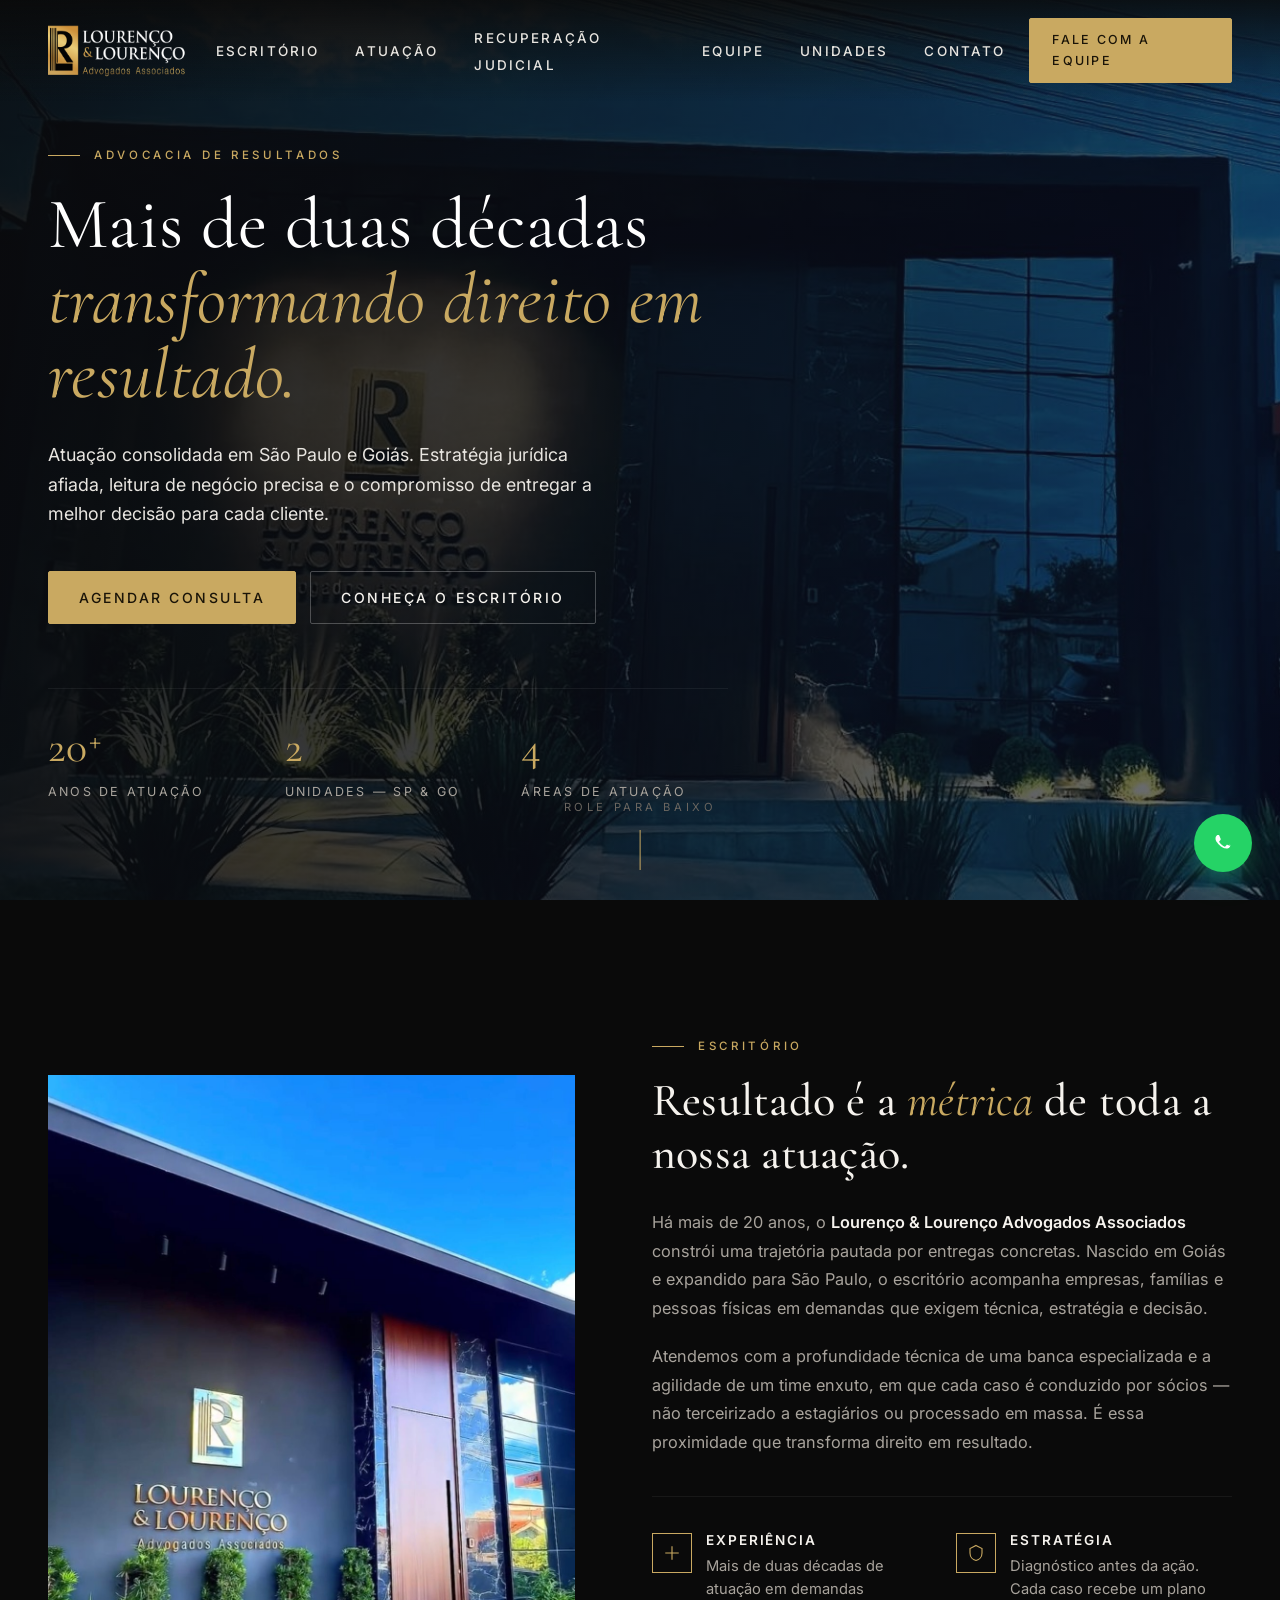
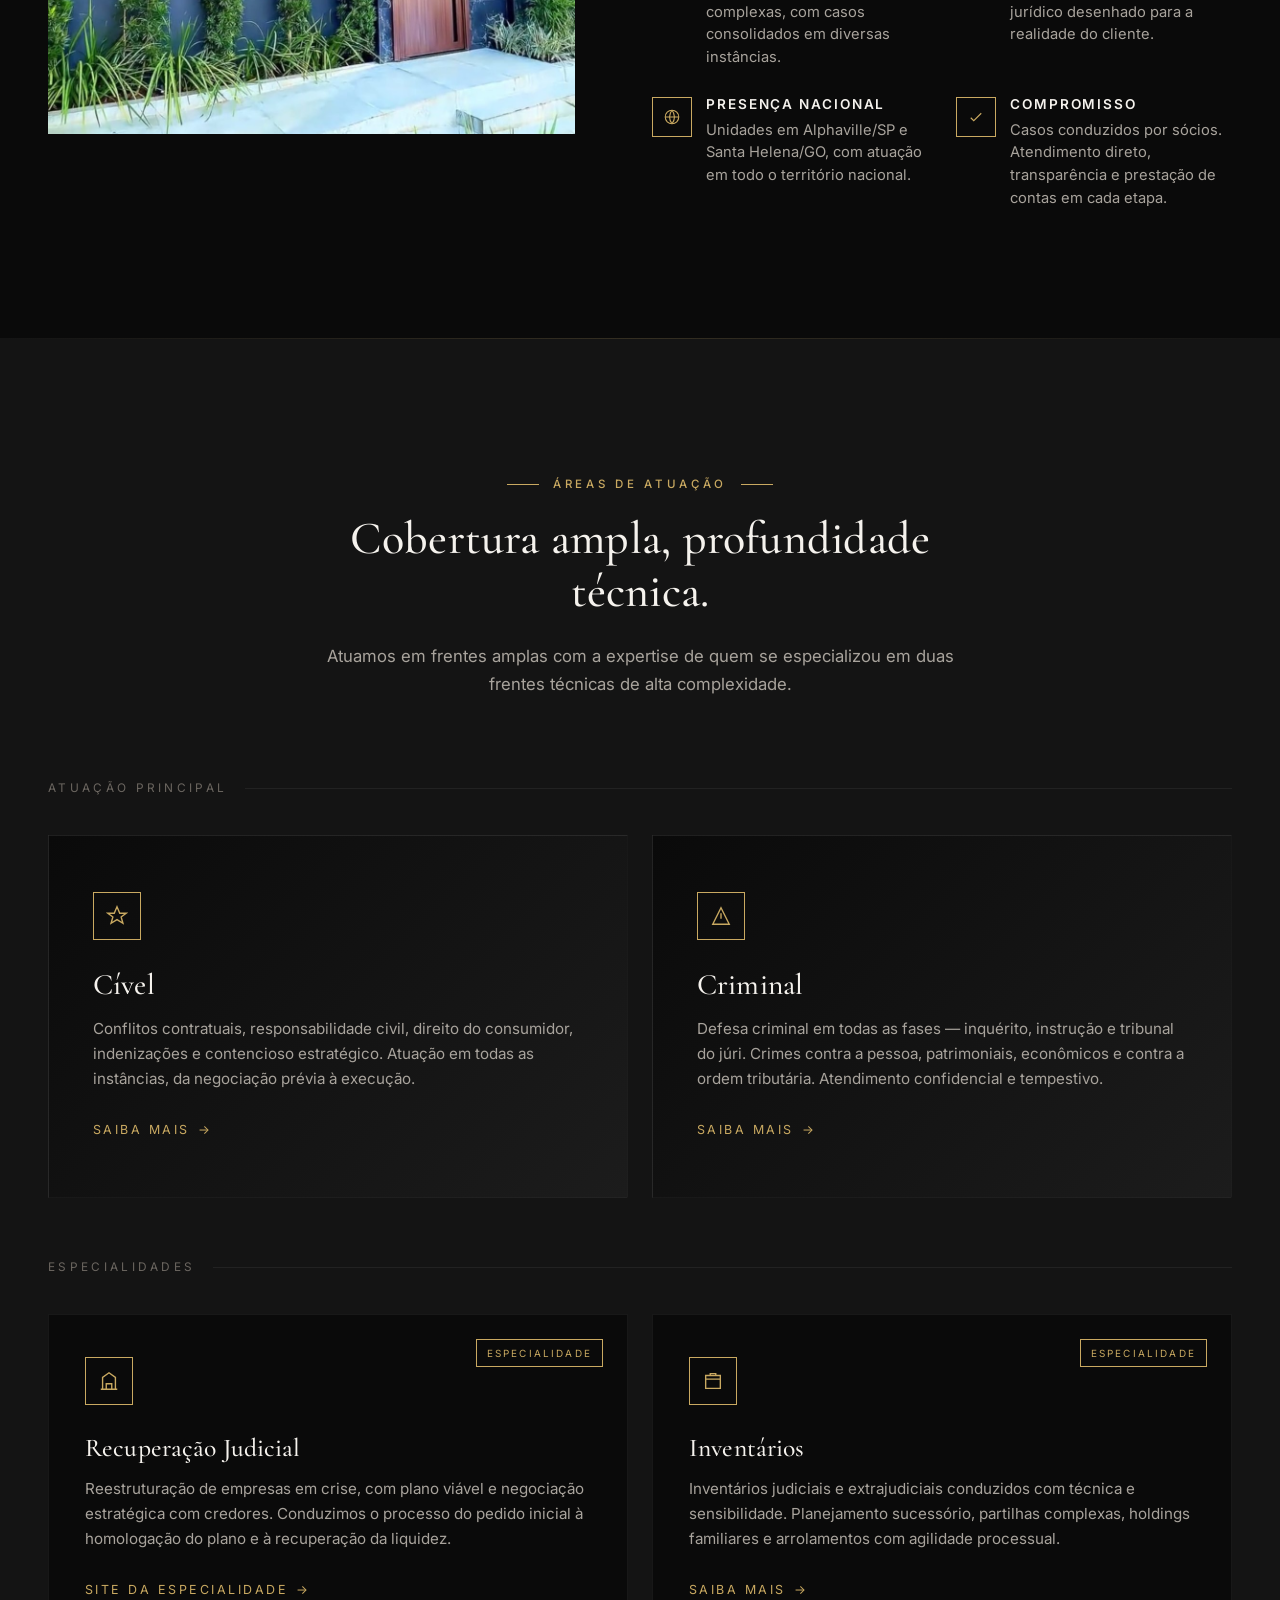
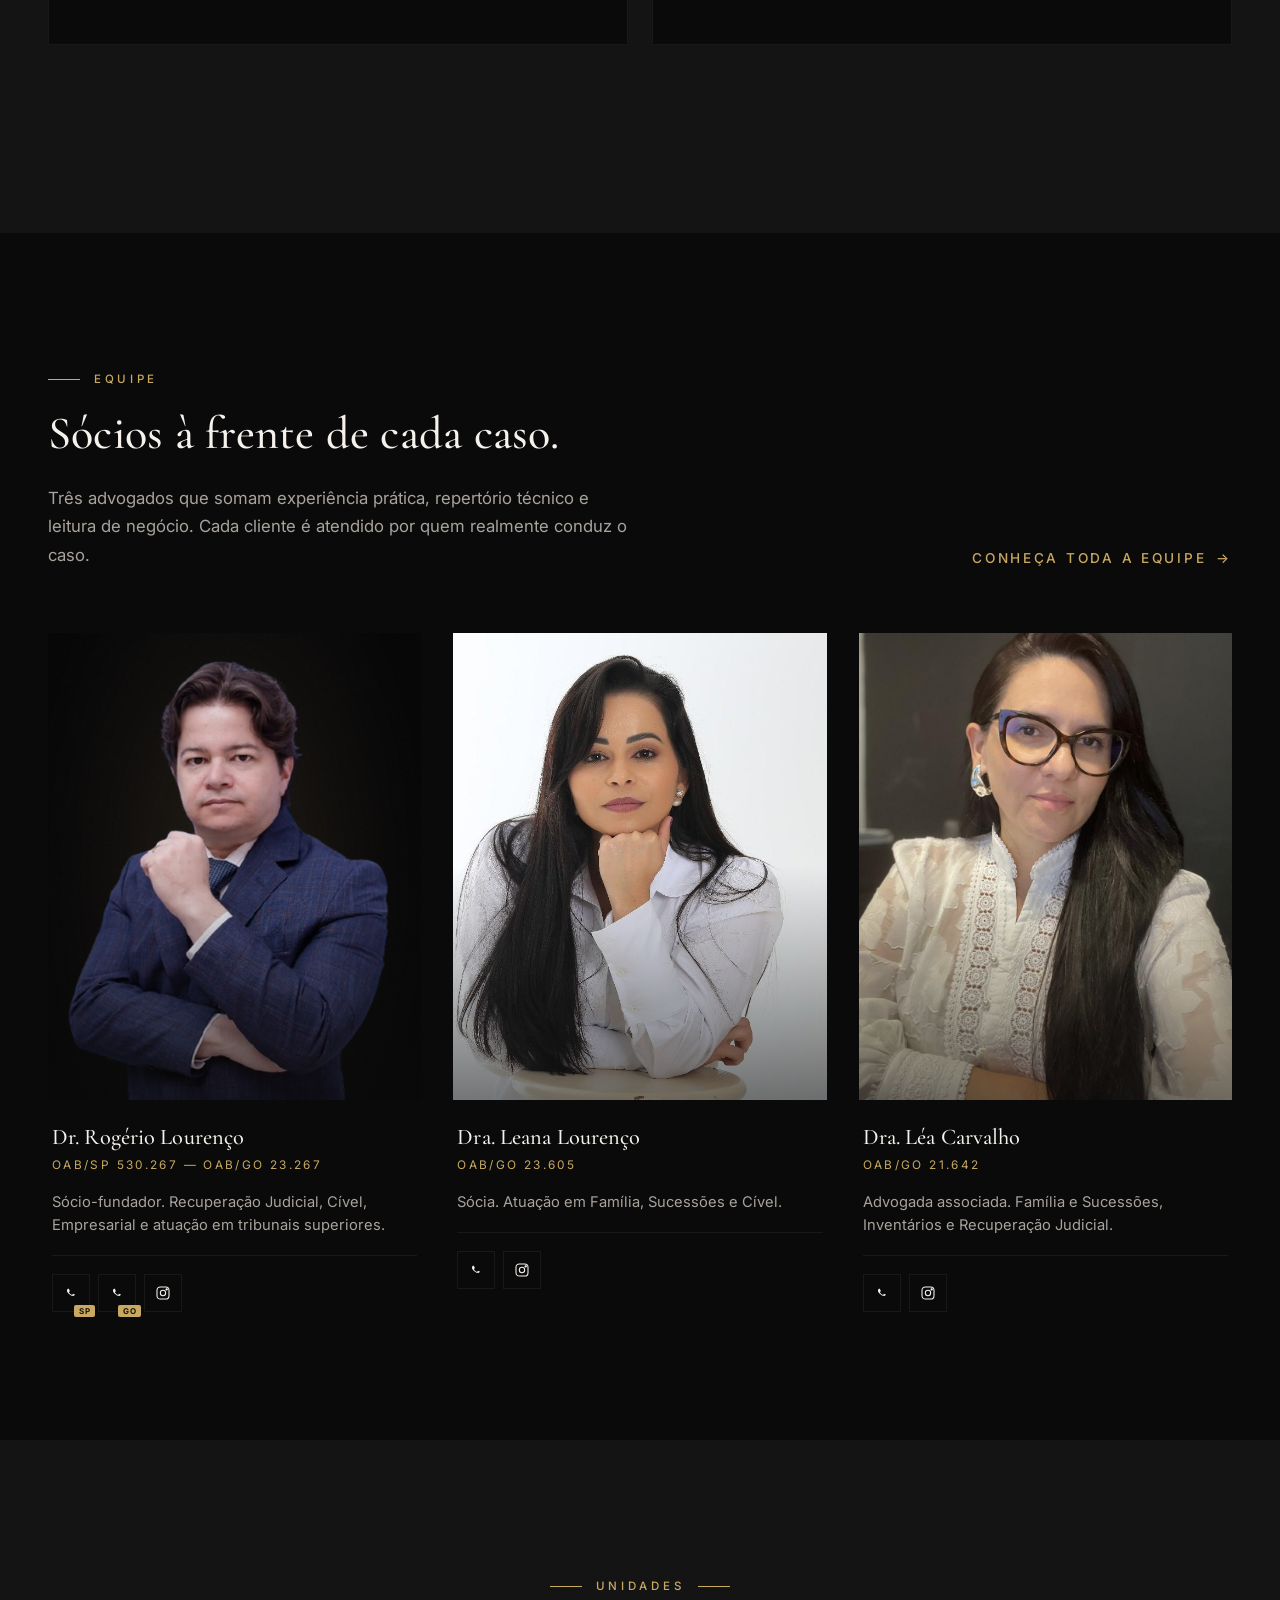
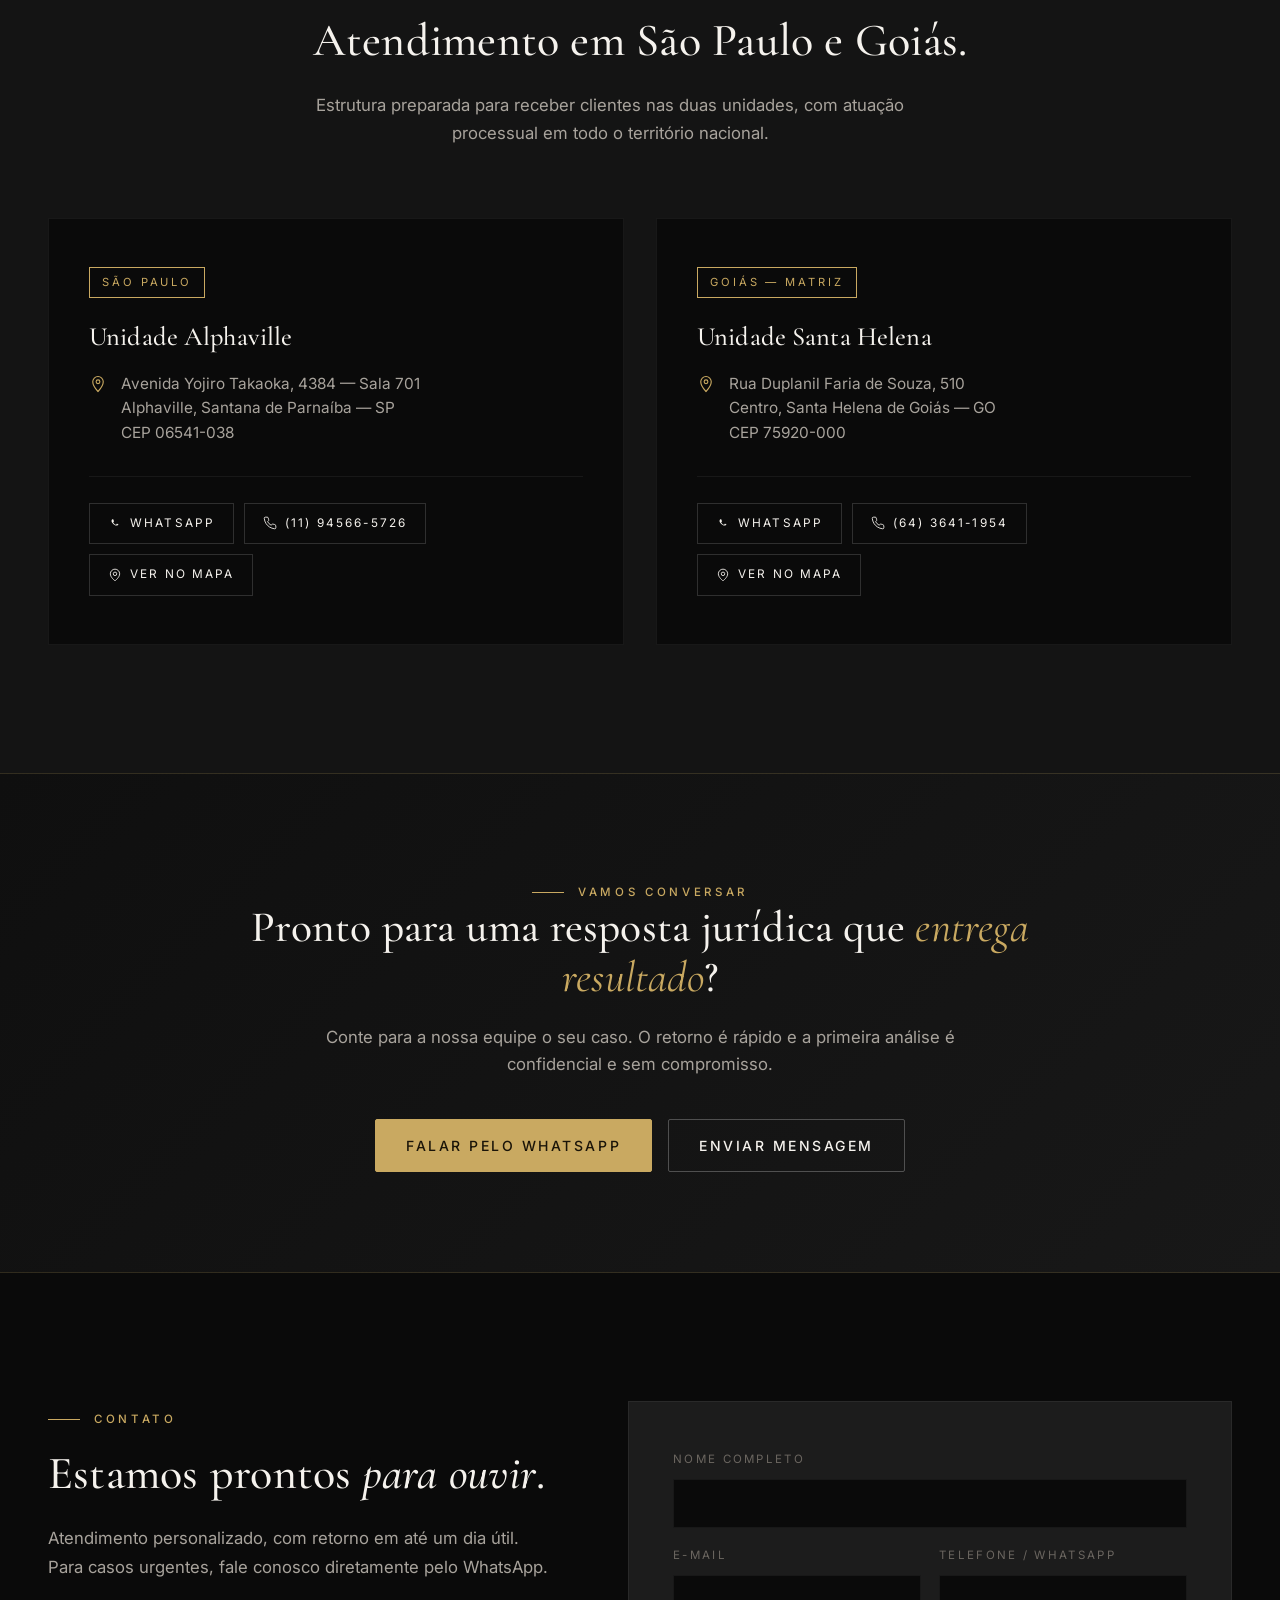
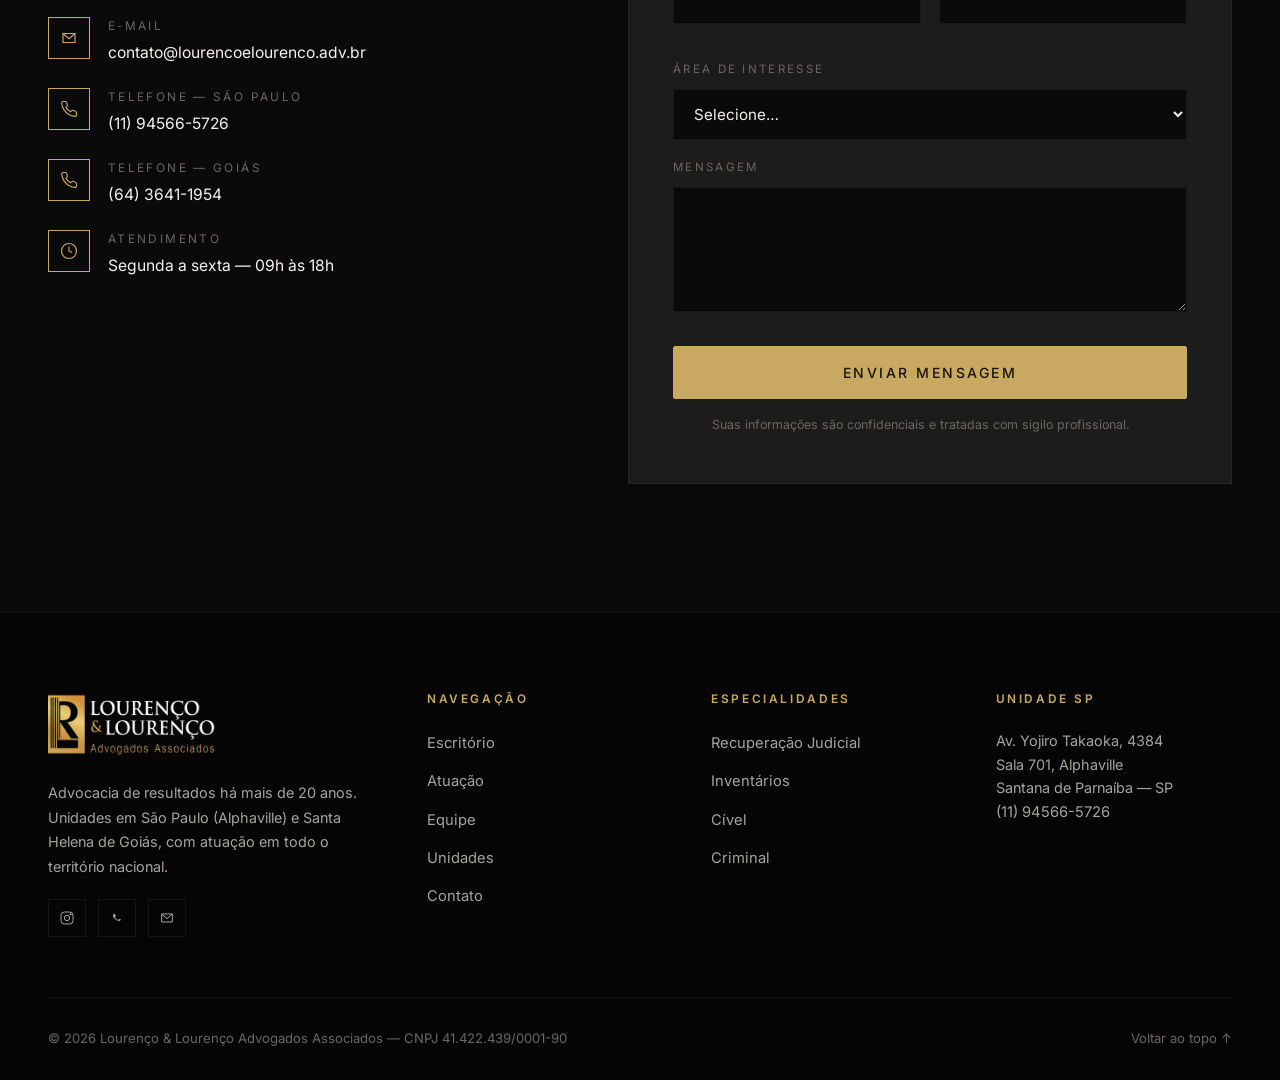
==== index.html @ 5dbb00cb "Primeiro deploy: site Dr. Rogério Lourenço" ====
<!DOCTYPE html>
<html lang="pt-BR">
<head>
<meta charset="UTF-8">
<meta name="viewport" content="width=device-width, initial-scale=1.0">
<meta name="theme-color" content="#0A0A0A">
<title>Lourenço &amp; Lourenço Advogados Associados | Advocacia de resultados em SP e GO</title>
<meta name="description" content="Mais de 20 anos transformando direito em resultado. Escritório com unidades em São Paulo (Alphaville) e Goiás, com atuação consolidada em Cível, Criminal, Recuperação Judicial e Inventários.">
<meta name="keywords" content="advocacia, advogado, recuperação judicial, inventário, cível, criminal, escritório de advocacia Alphaville, advocacia Goiás, Lourenço e Lourenço">
<meta name="robots" content="index, follow">
<meta name="author" content="Lourenço &amp; Lourenço Advogados Associados">

<!-- Open Graph -->
<meta property="og:title" content="Lourenço &amp; Lourenço Advogados Associados">
<meta property="og:description" content="Advocacia de resultados — mais de 20 anos de atuação em SP e GO.">
<meta property="og:image" content="https://www.lourencoelourenco.adv.br/assets/img/og-image.jpg">
<meta property="og:type" content="website">
<meta property="og:locale" content="pt_BR">
<meta property="og:url" content="https://www.lourencoelourenco.adv.br">
<meta property="og:site_name" content="Lourenço &amp; Lourenço Advogados Associados">

<!-- Twitter Card -->
<meta name="twitter:card" content="summary_large_image">
<meta name="twitter:title" content="Lourenço &amp; Lourenço Advogados Associados">
<meta name="twitter:description" content="Advocacia de resultados — mais de 20 anos de atuação em SP e GO.">
<meta name="twitter:image" content="https://www.lourencoelourenco.adv.br/assets/fotos/escritorio-recepcao.jpg">

<!-- Schema.org -->
<script type="application/ld+json">
{
  "@context":"https://schema.org",
  "@type":"LegalService",
  "name":"Lourenço & Lourenço Advogados Associados",
  "image":"https://www.lourencoelourenco.adv.br/assets/logo/logo-branco.png",
  "url":"https://www.lourencoelourenco.adv.br",
  "telephone":"+5511992827330",
  "priceRange":"$$$",
  "areaServed":["São Paulo","Goiás","Brasil"],
  "address":[
    {
      "@type":"PostalAddress",
      "streetAddress":"Avenida Yojiro Takaoka, 4384, Sala 701",
      "addressLocality":"Santana de Parnaíba",
      "addressRegion":"SP",
      "postalCode":"06541-038",
      "addressCountry":"BR"
    },
    {
      "@type":"PostalAddress",
      "streetAddress":"Rua Duplanil Faria de Souza, 510, Centro",
      "addressLocality":"Santa Helena de Goiás",
      "addressRegion":"GO",
      "postalCode":"75920-000",
      "addressCountry":"BR"
    }
  ],
  "founder":{"@type":"Person","name":"Dr. Rogério Lourenço"},
  "sameAs":[
    "https://www.instagram.com/lourencoelourenco/",
    "https://www.instagram.com/rogerio_1610",
    "https://www.instagram.com/leanalourencoadv/",
    "https://www.instagram.com/leacarvalhodias/"
  ],
  "knowsAbout":["Direito Cível","Direito Criminal","Recuperação Judicial","Inventários","Direito de Família","Sucessões"]
}
</script>

<link rel="icon" type="image/png" href="assets/logo/marca.png">
<link rel="canonical" href="https://www.lourencoelourenco.adv.br/">
<link rel="apple-touch-icon" href="assets/logo/marca.png">

<link rel="preconnect" href="https://fonts.googleapis.com">
<link rel="preconnect" href="https://fonts.gstatic.com" crossorigin>
<link href="https://fonts.googleapis.com/css2?family=Cormorant+Garamond:ital,wght@0,400;0,500;0,600;0,700;1,400;1,500&family=Inter:wght@300;400;500;600;700&display=swap" rel="stylesheet">

<link rel="stylesheet" href="css/style.css">
</head>
<body>

<!-- HEADER -->
<header class="site-header">
  <div class="container">
    <nav class="nav" aria-label="Navegação principal">
      <a href="index.html" class="nav-logo" aria-label="Lourenço & Lourenço — Advogados Associados">
        <img src="assets/logo/logo-branco.png" alt="Lourenço &amp; Lourenço Advogados Associados" fetchpriority="high">
      </a>
      <ul class="nav-menu">
        <li><a href="#sobre">Escritório</a></li>
        <li><a href="#atuacao">Atuação</a></li>
        <li><a href="recuperacaojudicial/">Recuperação Judicial</a></li>
        <li><a href="#equipe">Equipe</a></li>
        <li><a href="#unidades">Unidades</a></li>
        <li><a href="contato.html">Contato</a></li>
      </ul>
      <div class="nav-cta">
        <a href="https://wa.me/5511992827330?text=Olá!%20Vim%20pelo%20site%20do%20escritório." class="btn btn-primary" target="_blank" rel="noopener">Fale com a equipe</a>
        <button class="hamburger" aria-label="Abrir menu" aria-expanded="false">
          <span></span><span></span><span></span>
        </button>
      </div>
    </nav>
  </div>
</header>

<!-- HERO -->
<section class="hero" id="topo">
  <div class="hero-media" role="presentation"></div>
  <div class="container">
    <div class="hero-content">
      <span class="eyebrow hero-eyebrow reveal">Advocacia de resultados</span>
      <h1 class="reveal reveal-d1">
        Mais de duas décadas
        <span class="accent">transformando direito em resultado.</span>
      </h1>
      <p class="hero-lead reveal reveal-d2">
        Atuação consolidada em São Paulo e Goiás. Estratégia jurídica afiada, leitura de negócio precisa e o compromisso de entregar a melhor decisão para cada cliente.
      </p>
      <div class="hero-cta reveal reveal-d3">
        <a href="#contato" class="btn btn-primary">Agendar consulta</a>
        <a href="#sobre" class="btn btn-ghost">Conheça o escritório</a>
      </div>
      <div class="hero-stats reveal reveal-d3">
        <div class="stat">
          <span class="stat-num">20<span class="plus">+</span></span>
          <span class="stat-label">anos de atuação</span>
        </div>
        <div class="stat">
          <span class="stat-num">2</span>
          <span class="stat-label">unidades — SP &amp; GO</span>
        </div>
        <div class="stat">
          <span class="stat-num">4</span>
          <span class="stat-label">áreas de atuação</span>
        </div>
      </div>
    </div>
  </div>
  <div class="hero-scroll" aria-hidden="true">
    <span>role para baixo</span>
    <span class="line"></span>
  </div>
</section>

<!-- SOBRE -->
<section class="about" id="sobre">
  <div class="container">
    <div class="about-grid">
      <div class="about-image reveal">
        <img src="assets/fotos/sede-fachada-dia.jpg" alt="Fachada da sede do Lourenço &amp; Lourenço Advogados Associados em Santa Helena de Goiás" loading="lazy" decoding="async">
      </div>
      <div class="about-content">
        <span class="eyebrow reveal">Escritório</span>
        <h2 class="section-title reveal reveal-d1">
          Resultado é a <em>métrica</em> de toda a nossa atuação.
        </h2>
        <p class="reveal reveal-d2">
          Há mais de 20 anos, o <strong>Lourenço &amp; Lourenço Advogados Associados</strong> constrói uma trajetória pautada por entregas concretas. Nascido em Goiás e expandido para São Paulo, o escritório acompanha empresas, famílias e pessoas físicas em demandas que exigem técnica, estratégia e decisão.
        </p>
        <p class="reveal reveal-d2">
          Atendemos com a profundidade técnica de uma banca especializada e a agilidade de um time enxuto, em que cada caso é conduzido por sócios — não terceirizado a estagiários ou processado em massa. É essa proximidade que transforma direito em resultado.
        </p>
        <div class="about-pillars">
          <div class="pillar reveal reveal-d2">
            <span class="pillar-icon" aria-hidden="true">
              <svg viewBox="0 0 24 24" fill="none" stroke="currentColor" stroke-width="1.5"><path d="M12 3v18M3 12h18"/></svg>
            </span>
            <div>
              <h4>Experiência</h4>
              <p>Mais de duas décadas de atuação em demandas complexas, com casos consolidados em diversas instâncias.</p>
            </div>
          </div>
          <div class="pillar reveal reveal-d2">
            <span class="pillar-icon" aria-hidden="true">
              <svg viewBox="0 0 24 24" fill="none" stroke="currentColor" stroke-width="1.5"><path d="M12 2l8 4v6c0 5-3.5 9-8 10-4.5-1-8-5-8-10V6l8-4z"/></svg>
            </span>
            <div>
              <h4>Estratégia</h4>
              <p>Diagnóstico antes da ação. Cada caso recebe um plano jurídico desenhado para a realidade do cliente.</p>
            </div>
          </div>
          <div class="pillar reveal reveal-d3">
            <span class="pillar-icon" aria-hidden="true">
              <svg viewBox="0 0 24 24" fill="none" stroke="currentColor" stroke-width="1.5"><circle cx="12" cy="12" r="9"/><path d="M3 12h18M12 3a14 14 0 010 18M12 3a14 14 0 000 18"/></svg>
            </span>
            <div>
              <h4>Presença nacional</h4>
              <p>Unidades em Alphaville/SP e Santa Helena/GO, com atuação em todo o território nacional.</p>
            </div>
          </div>
          <div class="pillar reveal reveal-d3">
            <span class="pillar-icon" aria-hidden="true">
              <svg viewBox="0 0 24 24" fill="none" stroke="currentColor" stroke-width="1.5"><path d="M5 13l4 4L19 7"/></svg>
            </span>
            <div>
              <h4>Compromisso</h4>
              <p>Casos conduzidos por sócios. Atendimento direto, transparência e prestação de contas em cada etapa.</p>
            </div>
          </div>
        </div>
      </div>
    </div>
  </div>
</section>

<!-- ATUAÇÃO -->
<section class="areas" id="atuacao">
  <div class="container">
    <div class="areas-header">
      <span class="eyebrow reveal">Áreas de atuação</span>
      <h2 class="section-title reveal reveal-d1">Cobertura ampla, profundidade técnica.</h2>
      <p class="section-lead reveal reveal-d2">
        Atuamos em frentes amplas com a expertise de quem se especializou em duas frentes técnicas de alta complexidade.
      </p>
    </div>

    <!-- Tier 1: Cível e Criminal em destaque -->
    <div class="areas-tier">
      <div class="areas-tier-label reveal">Atuação principal</div>
      <div class="areas-grid-main">
        <article class="area-card featured reveal">
          <span class="area-icon" aria-hidden="true">
            <svg viewBox="0 0 24 24" fill="none" stroke="currentColor" stroke-width="1.5"><path d="M12 2l3 7h7l-5.5 4 2 7L12 16l-6.5 4 2-7L2 9h7z"/></svg>
          </span>
          <h3>Cível</h3>
          <p>Conflitos contratuais, responsabilidade civil, direito do consumidor, indenizações e contencioso estratégico. Atuação em todas as instâncias, da negociação prévia à execução.</p>
          <a href="areas-civel.html" class="area-link">Saiba mais</a>
        </article>
        <article class="area-card featured reveal reveal-d1">
          <span class="area-icon" aria-hidden="true">
            <svg viewBox="0 0 24 24" fill="none" stroke="currentColor" stroke-width="1.5"><path d="M3 21l9-18 9 18H3z"/><path d="M12 9v6"/></svg>
          </span>
          <h3>Criminal</h3>
          <p>Defesa criminal em todas as fases — inquérito, instrução e tribunal do júri. Crimes contra a pessoa, patrimoniais, econômicos e contra a ordem tributária. Atendimento confidencial e tempestivo.</p>
          <a href="areas-criminal.html" class="area-link">Saiba mais</a>
        </article>
      </div>
    </div>

    <!-- Tier 2: Especialidades -->
    <div class="areas-tier">
      <div class="areas-tier-label reveal">Especialidades</div>
      <div class="areas-grid-spec">
        <article class="area-card reveal">
          <span class="area-spec-tag">Especialidade</span>
          <span class="area-icon" aria-hidden="true">
            <svg viewBox="0 0 24 24" fill="none" stroke="currentColor" stroke-width="1.5"><path d="M3 21h18M5 21V8l7-5 7 5v13"/><path d="M9 21v-6h6v6"/></svg>
          </span>
          <h3>Recuperação Judicial</h3>
          <p>Reestruturação de empresas em crise, com plano viável e negociação estratégica com credores. Conduzimos o processo do pedido inicial à homologação do plano e à recuperação da liquidez.</p>
          <a href="recuperacaojudicial/" class="area-link">Site da especialidade</a>
        </article>
        <article class="area-card reveal reveal-d1">
          <span class="area-spec-tag">Especialidade</span>
          <span class="area-icon" aria-hidden="true">
            <svg viewBox="0 0 24 24" fill="none" stroke="currentColor" stroke-width="1.5"><path d="M4 6h16v14H4z"/><path d="M4 10h16M9 6V4h6v2"/></svg>
          </span>
          <h3>Inventários</h3>
          <p>Inventários judiciais e extrajudiciais conduzidos com técnica e sensibilidade. Planejamento sucessório, partilhas complexas, holdings familiares e arrolamentos com agilidade processual.</p>
          <a href="areas-inventarios.html" class="area-link">Saiba mais</a>
        </article>
      </div>
    </div>
  </div>
</section>

<!-- EQUIPE -->
<section class="team" id="equipe">
  <div class="container">
    <div class="team-header">
      <div>
        <span class="eyebrow reveal">Equipe</span>
        <h2 class="section-title reveal reveal-d1">Sócios à frente de cada caso.</h2>
        <p class="section-lead reveal reveal-d2">
          Três advogados que somam experiência prática, repertório técnico e leitura de negócio. Cada cliente é atendido por quem realmente conduz o caso.
        </p>
      </div>
      <a href="equipe.html" class="btn-link reveal reveal-d2">Conheça toda a equipe</a>
    </div>

    <div class="team-grid">
      <article class="team-card reveal">
        <div class="team-photo">
          <img src="assets/fotos/rogerio-portrait.jpg" alt="Dr. Rogério Lourenço" loading="lazy">
        </div>
        <div class="team-info">
          <h3>Dr. Rogério Lourenço</h3>
          <span class="team-oab">OAB/SP 530.267 — OAB/GO 23.267</span>
          <p class="team-areas">Sócio-fundador. Recuperação Judicial, Cível, Empresarial e atuação em tribunais superiores.</p>
          <div class="team-social">
            <a href="https://wa.me/5511992827330" target="_blank" rel="noopener" aria-label="WhatsApp São Paulo do Dr. Rogério" data-region="SP" title="WhatsApp · São Paulo">
              <svg viewBox="0 0 24 24" fill="currentColor"><path d="M17.5 14.4c-.3-.2-1.7-.9-2-1-.3-.1-.5-.2-.7.2s-.8 1-1 1.2c-.2.2-.3.2-.7 0-.3-.2-1.3-.5-2.4-1.6-.9-.8-1.5-1.8-1.7-2.1-.2-.3 0-.5.2-.7.2-.2.4-.4.6-.7.2-.2.2-.4.3-.6.1-.2.1-.5 0-.6-.1-.2-.7-1.7-1-2.3-.3-.6-.5-.5-.7-.5h-.6c-.2 0-.5.1-.8.4-.3.3-1 1-1 2.4 0 1.4 1 2.7 1.2 2.9.2.2 2 3.1 4.9 4.3.7.3 1.2.5 1.7.6.7.2 1.3.2 1.8.1.5-.1 1.7-.7 2-1.4.2-.7.2-1.3.2-1.4-.1-.1-.3-.2-.6-.4z"/></svg>
            </a>
            <a href="https://wa.me/5564992492135" target="_blank" rel="noopener" aria-label="WhatsApp Goiás do Dr. Rogério" data-region="GO" title="WhatsApp · Goiás">
              <svg viewBox="0 0 24 24" fill="currentColor"><path d="M17.5 14.4c-.3-.2-1.7-.9-2-1-.3-.1-.5-.2-.7.2s-.8 1-1 1.2c-.2.2-.3.2-.7 0-.3-.2-1.3-.5-2.4-1.6-.9-.8-1.5-1.8-1.7-2.1-.2-.3 0-.5.2-.7.2-.2.4-.4.6-.7.2-.2.2-.4.3-.6.1-.2.1-.5 0-.6-.1-.2-.7-1.7-1-2.3-.3-.6-.5-.5-.7-.5h-.6c-.2 0-.5.1-.8.4-.3.3-1 1-1 2.4 0 1.4 1 2.7 1.2 2.9.2.2 2 3.1 4.9 4.3.7.3 1.2.5 1.7.6.7.2 1.3.2 1.8.1.5-.1 1.7-.7 2-1.4.2-.7.2-1.3.2-1.4-.1-.1-.3-.2-.6-.4z"/></svg>
            </a>
            <a href="https://www.instagram.com/rogerio_1610" target="_blank" rel="noopener" aria-label="Instagram do Dr. Rogério" title="Instagram · @rogerio_1610">
              <svg viewBox="0 0 24 24" fill="none" stroke="currentColor" stroke-width="1.6"><rect x="3" y="3" width="18" height="18" rx="5"/><circle cx="12" cy="12" r="4"/><circle cx="17.5" cy="6.5" r="1" fill="currentColor"/></svg>
            </a>
          </div>
        </div>
      </article>

      <article class="team-card reveal reveal-d1">
        <div class="team-photo">
          <img src="assets/fotos/leana-portrait.jpg" alt="Dra. Leana Lourenço" loading="lazy">
        </div>
        <div class="team-info">
          <h3>Dra. Leana Lourenço</h3>
          <span class="team-oab">OAB/GO 23.605</span>
          <p class="team-areas">Sócia. Atuação em Família, Sucessões e Cível.</p>
          <div class="team-social">
            <a href="https://wa.me/5564992660029" target="_blank" rel="noopener" aria-label="WhatsApp da Dra. Leana" title="WhatsApp · (64) 99266-0029">
              <svg viewBox="0 0 24 24" fill="currentColor"><path d="M17.5 14.4c-.3-.2-1.7-.9-2-1-.3-.1-.5-.2-.7.2s-.8 1-1 1.2c-.2.2-.3.2-.7 0-.3-.2-1.3-.5-2.4-1.6-.9-.8-1.5-1.8-1.7-2.1-.2-.3 0-.5.2-.7.2-.2.4-.4.6-.7.2-.2.2-.4.3-.6.1-.2.1-.5 0-.6-.1-.2-.7-1.7-1-2.3-.3-.6-.5-.5-.7-.5h-.6c-.2 0-.5.1-.8.4-.3.3-1 1-1 2.4 0 1.4 1 2.7 1.2 2.9.2.2 2 3.1 4.9 4.3.7.3 1.2.5 1.7.6.7.2 1.3.2 1.8.1.5-.1 1.7-.7 2-1.4.2-.7.2-1.3.2-1.4-.1-.1-.3-.2-.6-.4z"/></svg>
            </a>
            <a href="https://www.instagram.com/leanalourencoadv/" target="_blank" rel="noopener" aria-label="Instagram da Dra. Leana" title="Instagram · @leanalourencoadv">
              <svg viewBox="0 0 24 24" fill="none" stroke="currentColor" stroke-width="1.6"><rect x="3" y="3" width="18" height="18" rx="5"/><circle cx="12" cy="12" r="4"/><circle cx="17.5" cy="6.5" r="1" fill="currentColor"/></svg>
            </a>
          </div>
        </div>
      </article>

      <article class="team-card reveal reveal-d2">
        <div class="team-photo">
          <img src="assets/fotos/lea-portrait.jpg" alt="Dra. Léa Carvalho" loading="lazy">
        </div>
        <div class="team-info">
          <h3>Dra. Léa Carvalho</h3>
          <span class="team-oab">OAB/GO 21.642</span>
          <p class="team-areas">Advogada associada. Família e Sucessões, Inventários e Recuperação Judicial.</p>
          <div class="team-social">
            <a href="https://wa.me/5564992843147" target="_blank" rel="noopener" aria-label="WhatsApp da Dra. Léa" title="WhatsApp · (64) 99284-3147">
              <svg viewBox="0 0 24 24" fill="currentColor"><path d="M17.5 14.4c-.3-.2-1.7-.9-2-1-.3-.1-.5-.2-.7.2s-.8 1-1 1.2c-.2.2-.3.2-.7 0-.3-.2-1.3-.5-2.4-1.6-.9-.8-1.5-1.8-1.7-2.1-.2-.3 0-.5.2-.7.2-.2.4-.4.6-.7.2-.2.2-.4.3-.6.1-.2.1-.5 0-.6-.1-.2-.7-1.7-1-2.3-.3-.6-.5-.5-.7-.5h-.6c-.2 0-.5.1-.8.4-.3.3-1 1-1 2.4 0 1.4 1 2.7 1.2 2.9.2.2 2 3.1 4.9 4.3.7.3 1.2.5 1.7.6.7.2 1.3.2 1.8.1.5-.1 1.7-.7 2-1.4.2-.7.2-1.3.2-1.4-.1-.1-.3-.2-.6-.4z"/></svg>
            </a>
            <a href="https://www.instagram.com/leacarvalhodias/" target="_blank" rel="noopener" aria-label="Instagram da Dra. Léa" title="Instagram · @leacarvalhodias">
              <svg viewBox="0 0 24 24" fill="none" stroke="currentColor" stroke-width="1.6"><rect x="3" y="3" width="18" height="18" rx="5"/><circle cx="12" cy="12" r="4"/><circle cx="17.5" cy="6.5" r="1" fill="currentColor"/></svg>
            </a>
          </div>
        </div>
      </article>
    </div>
  </div>
</section>

<!-- UNIDADES -->
<section class="units" id="unidades">
  <div class="container">
    <div class="units-header">
      <span class="eyebrow reveal">Unidades</span>
      <h2 class="section-title reveal reveal-d1">Atendimento em São Paulo e Goiás.</h2>
      <p class="section-lead reveal reveal-d2">
        Estrutura preparada para receber clientes nas duas unidades, com atuação processual em todo o território nacional.
      </p>
    </div>
    <div class="units-grid">
      <article class="unit-card reveal">
        <span class="unit-tag">São Paulo</span>
        <h3>Unidade Alphaville</h3>
        <div class="unit-address">
          <svg viewBox="0 0 24 24" fill="none" stroke="currentColor" stroke-width="1.5"><path d="M12 22s-7-7.5-7-13a7 7 0 1114 0c0 5.5-7 13-7 13z"/><circle cx="12" cy="9" r="2.5"/></svg>
          <div>
            Avenida Yojiro Takaoka, 4384 — Sala 701<br>
            Alphaville, Santana de Parnaíba — SP<br>
            CEP 06541-038
          </div>
        </div>
        <div class="unit-actions">
          <a href="https://wa.me/5511992827330?text=Olá!%20Vim%20pelo%20site%20–%20Unidade%20SP" target="_blank" rel="noopener">
            <svg viewBox="0 0 24 24" fill="currentColor"><path d="M17.5 14.4c-.3-.2-1.7-.9-2-1-.3-.1-.5-.2-.7.2s-.8 1-1 1.2c-.2.2-.3.2-.7 0-.3-.2-1.3-.5-2.4-1.6-.9-.8-1.5-1.8-1.7-2.1-.2-.3 0-.5.2-.7.2-.2.4-.4.6-.7.2-.2.2-.4.3-.6.1-.2.1-.5 0-.6-.1-.2-.7-1.7-1-2.3-.3-.6-.5-.5-.7-.5h-.6c-.2 0-.5.1-.8.4-.3.3-1 1-1 2.4 0 1.4 1 2.7 1.2 2.9.2.2 2 3.1 4.9 4.3.7.3 1.2.5 1.7.6.7.2 1.3.2 1.8.1.5-.1 1.7-.7 2-1.4.2-.7.2-1.3.2-1.4-.1-.1-.3-.2-.6-.4z"/></svg>
            WhatsApp
          </a>
          <a href="tel:+5511945665726">
            <svg viewBox="0 0 24 24" fill="none" stroke="currentColor" stroke-width="1.5"><path d="M22 16.9v3a2 2 0 01-2.2 2 19.8 19.8 0 01-8.6-3 19.5 19.5 0 01-6-6 19.8 19.8 0 01-3-8.6A2 2 0 014.1 2h3a2 2 0 012 1.7c.1.9.3 1.8.6 2.6a2 2 0 01-.5 2.1L7.9 9.8a16 16 0 006 6l1.4-1.3a2 2 0 012.1-.5c.8.3 1.7.5 2.6.6a2 2 0 011.7 2z"/></svg>
            (11) 94566-5726
          </a>
          <a href="https://maps.google.com/?q=Avenida+Yojiro+Takaoka+4384+Alphaville+Santana+de+Parnaíba" target="_blank" rel="noopener">
            <svg viewBox="0 0 24 24" fill="none" stroke="currentColor" stroke-width="1.5"><path d="M20 10c0 6-8 12-8 12S4 16 4 10a8 8 0 1116 0z"/><circle cx="12" cy="10" r="3"/></svg>
            Ver no mapa
          </a>
        </div>
      </article>

      <article class="unit-card reveal reveal-d1">
        <span class="unit-tag">Goiás — Matriz</span>
        <h3>Unidade Santa Helena</h3>
        <div class="unit-address">
          <svg viewBox="0 0 24 24" fill="none" stroke="currentColor" stroke-width="1.5"><path d="M12 22s-7-7.5-7-13a7 7 0 1114 0c0 5.5-7 13-7 13z"/><circle cx="12" cy="9" r="2.5"/></svg>
          <div>
            Rua Duplanil Faria de Souza, 510<br>
            Centro, Santa Helena de Goiás — GO<br>
            CEP 75920-000
          </div>
        </div>
        <div class="unit-actions">
          <a href="https://wa.me/556436411954?text=Olá!%20Vim%20pelo%20site%20–%20Unidade%20GO" target="_blank" rel="noopener">
            <svg viewBox="0 0 24 24" fill="currentColor"><path d="M17.5 14.4c-.3-.2-1.7-.9-2-1-.3-.1-.5-.2-.7.2s-.8 1-1 1.2c-.2.2-.3.2-.7 0-.3-.2-1.3-.5-2.4-1.6-.9-.8-1.5-1.8-1.7-2.1-.2-.3 0-.5.2-.7.2-.2.4-.4.6-.7.2-.2.2-.4.3-.6.1-.2.1-.5 0-.6-.1-.2-.7-1.7-1-2.3-.3-.6-.5-.5-.7-.5h-.6c-.2 0-.5.1-.8.4-.3.3-1 1-1 2.4 0 1.4 1 2.7 1.2 2.9.2.2 2 3.1 4.9 4.3.7.3 1.2.5 1.7.6.7.2 1.3.2 1.8.1.5-.1 1.7-.7 2-1.4.2-.7.2-1.3.2-1.4-.1-.1-.3-.2-.6-.4z"/></svg>
            WhatsApp
          </a>
          <a href="tel:+556436411954">
            <svg viewBox="0 0 24 24" fill="none" stroke="currentColor" stroke-width="1.5"><path d="M22 16.9v3a2 2 0 01-2.2 2 19.8 19.8 0 01-8.6-3 19.5 19.5 0 01-6-6 19.8 19.8 0 01-3-8.6A2 2 0 014.1 2h3a2 2 0 012 1.7c.1.9.3 1.8.6 2.6a2 2 0 01-.5 2.1L7.9 9.8a16 16 0 006 6l1.4-1.3a2 2 0 012.1-.5c.8.3 1.7.5 2.6.6a2 2 0 011.7 2z"/></svg>
            (64) 3641-1954
          </a>
          <a href="https://maps.google.com/?q=Rua+Duplanil+Faria+de+Souza+510+Santa+Helena+de+Goiás" target="_blank" rel="noopener">
            <svg viewBox="0 0 24 24" fill="none" stroke="currentColor" stroke-width="1.5"><path d="M20 10c0 6-8 12-8 12S4 16 4 10a8 8 0 1116 0z"/><circle cx="12" cy="10" r="3"/></svg>
            Ver no mapa
          </a>
        </div>
      </article>
    </div>
  </div>
</section>

<!-- CTA BAND -->
<section class="cta-band">
  <div class="container">
    <div class="cta-band-inner">
      <span class="eyebrow reveal" style="justify-content:center;display:inline-flex">Vamos conversar</span>
      <h2 class="reveal reveal-d1">Pronto para uma resposta jurídica que <em>entrega resultado</em>?</h2>
      <p class="reveal reveal-d2">
        Conte para a nossa equipe o seu caso. O retorno é rápido e a primeira análise é confidencial e sem compromisso.
      </p>
      <div class="cta-band-actions reveal reveal-d2">
        <a href="https://wa.me/5511992827330?text=Olá!%20Vim%20pelo%20site." target="_blank" rel="noopener" class="btn btn-primary">Falar pelo WhatsApp</a>
        <a href="#contato" class="btn btn-ghost">Enviar mensagem</a>
      </div>
    </div>
  </div>
</section>

<!-- CONTATO -->
<section class="contact" id="contato">
  <div class="container">
    <div class="contact-grid">
      <div class="contact-info">
        <span class="eyebrow reveal">Contato</span>
        <h2 class="section-title reveal reveal-d1">Estamos prontos <em>para ouvir</em>.</h2>
        <p class="reveal reveal-d2">
          Atendimento personalizado, com retorno em até um dia útil. Para casos urgentes, fale conosco diretamente pelo WhatsApp.
        </p>
        <div class="contact-list">
          <div class="contact-item reveal reveal-d2">
            <span class="contact-item-icon" aria-hidden="true">
              <svg viewBox="0 0 24 24" fill="none" stroke="currentColor" stroke-width="1.5"><path d="M4 6h16v12H4z"/><path d="M4 6l8 7 8-7"/></svg>
            </span>
            <div>
              <div class="contact-item-label">E-mail</div>
              <div class="contact-item-value"><a href="mailto:contato@lourencoelourenco.adv.br">contato@lourencoelourenco.adv.br</a></div>
            </div>
          </div>
          <div class="contact-item reveal reveal-d2">
            <span class="contact-item-icon" aria-hidden="true">
              <svg viewBox="0 0 24 24" fill="none" stroke="currentColor" stroke-width="1.5"><path d="M22 16.9v3a2 2 0 01-2.2 2 19.8 19.8 0 01-8.6-3 19.5 19.5 0 01-6-6 19.8 19.8 0 01-3-8.6A2 2 0 014.1 2h3a2 2 0 012 1.7c.1.9.3 1.8.6 2.6a2 2 0 01-.5 2.1L7.9 9.8a16 16 0 006 6l1.4-1.3a2 2 0 012.1-.5c.8.3 1.7.5 2.6.6a2 2 0 011.7 2z"/></svg>
            </span>
            <div>
              <div class="contact-item-label">Telefone — São Paulo</div>
              <div class="contact-item-value"><a href="tel:+5511945665726">(11) 94566-5726</a></div>
            </div>
          </div>
          <div class="contact-item reveal reveal-d3">
            <span class="contact-item-icon" aria-hidden="true">
              <svg viewBox="0 0 24 24" fill="none" stroke="currentColor" stroke-width="1.5"><path d="M22 16.9v3a2 2 0 01-2.2 2 19.8 19.8 0 01-8.6-3 19.5 19.5 0 01-6-6 19.8 19.8 0 01-3-8.6A2 2 0 014.1 2h3a2 2 0 012 1.7c.1.9.3 1.8.6 2.6a2 2 0 01-.5 2.1L7.9 9.8a16 16 0 006 6l1.4-1.3a2 2 0 012.1-.5c.8.3 1.7.5 2.6.6a2 2 0 011.7 2z"/></svg>
            </span>
            <div>
              <div class="contact-item-label">Telefone — Goiás</div>
              <div class="contact-item-value"><a href="tel:+556436411954">(64) 3641-1954</a></div>
            </div>
          </div>
          <div class="contact-item reveal reveal-d3">
            <span class="contact-item-icon" aria-hidden="true">
              <svg viewBox="0 0 24 24" fill="none" stroke="currentColor" stroke-width="1.5"><circle cx="12" cy="12" r="10"/><path d="M12 6v6l4 2"/></svg>
            </span>
            <div>
              <div class="contact-item-label">Atendimento</div>
              <div class="contact-item-value">Segunda a sexta — 09h às 18h</div>
            </div>
          </div>
        </div>
      </div>

      <form id="contact-form" class="contact-form reveal reveal-d1" aria-label="Formulário de contato">
        <div class="form-group">
          <label for="nome">Nome completo</label>
          <input type="text" id="nome" name="nome" required>
        </div>
        <div class="form-row">
          <div class="form-group">
            <label for="email">E-mail</label>
            <input type="email" id="email" name="email" required>
          </div>
          <div class="form-group">
            <label for="telefone">Telefone / WhatsApp</label>
            <input type="tel" id="telefone" name="telefone">
          </div>
        </div>
        <div class="form-group">
          <label for="area">Área de interesse</label>
          <select id="area" name="area">
            <option value="">Selecione…</option>
            <option>Cível</option>
            <option>Criminal</option>
            <option>Recuperação Judicial</option>
            <option>Inventários</option>
            <option>Outra</option>
          </select>
        </div>
        <div class="form-group">
          <label for="mensagem">Mensagem</label>
          <textarea id="mensagem" name="mensagem" rows="5" required></textarea>
        </div>
        <button type="submit" class="btn btn-primary">Enviar mensagem</button>
        <p class="form-note">Suas informações são confidenciais e tratadas com sigilo profissional.</p>
      </form>
    </div>
  </div>
</section>

<!-- FOOTER -->
<footer class="site-footer">
  <div class="container">
    <div class="footer-grid">
      <div class="footer-brand">
        <img src="assets/logo/logo-branco.png" alt="Lourenço &amp; Lourenço" loading="lazy" decoding="async">
        <p>Advocacia de resultados há mais de 20 anos. Unidades em São Paulo (Alphaville) e Santa Helena de Goiás, com atuação em todo o território nacional.</p>
        <div class="footer-social">
          <a href="https://www.instagram.com/lourencoelourenco/" target="_blank" rel="noopener" aria-label="Instagram do escritório">
            <svg viewBox="0 0 24 24" fill="none" stroke="currentColor" stroke-width="1.5"><rect x="3" y="3" width="18" height="18" rx="5"/><circle cx="12" cy="12" r="4"/><circle cx="17.5" cy="6.5" r="1" fill="currentColor"/></svg>
          </a>
          <a href="https://wa.me/5511992827330" target="_blank" rel="noopener" aria-label="WhatsApp">
            <svg viewBox="0 0 24 24" fill="currentColor"><path d="M17.5 14.4c-.3-.2-1.7-.9-2-1-.3-.1-.5-.2-.7.2s-.8 1-1 1.2c-.2.2-.3.2-.7 0-.3-.2-1.3-.5-2.4-1.6-.9-.8-1.5-1.8-1.7-2.1-.2-.3 0-.5.2-.7.2-.2.4-.4.6-.7.2-.2.2-.4.3-.6.1-.2.1-.5 0-.6-.1-.2-.7-1.7-1-2.3-.3-.6-.5-.5-.7-.5h-.6c-.2 0-.5.1-.8.4-.3.3-1 1-1 2.4 0 1.4 1 2.7 1.2 2.9.2.2 2 3.1 4.9 4.3.7.3 1.2.5 1.7.6.7.2 1.3.2 1.8.1.5-.1 1.7-.7 2-1.4.2-.7.2-1.3.2-1.4-.1-.1-.3-.2-.6-.4z"/></svg>
          </a>
          <a href="mailto:contato@lourencoelourenco.adv.br" aria-label="E-mail">
            <svg viewBox="0 0 24 24" fill="none" stroke="currentColor" stroke-width="1.5"><path d="M4 6h16v12H4z"/><path d="M4 6l8 7 8-7"/></svg>
          </a>
        </div>
      </div>
      <div class="footer-col">
        <h4>Navegação</h4>
        <ul>
          <li><a href="#sobre">Escritório</a></li>
          <li><a href="#atuacao">Atuação</a></li>
          <li><a href="#equipe">Equipe</a></li>
          <li><a href="#unidades">Unidades</a></li>
          <li><a href="#contato">Contato</a></li>
        </ul>
      </div>
      <div class="footer-col">
        <h4>Especialidades</h4>
        <ul>
          <li><a href="recuperacaojudicial/">Recuperação Judicial</a></li>
          <li><a href="areas-inventarios.html">Inventários</a></li>
          <li><a href="areas-civel.html">Cível</a></li>
          <li><a href="areas-criminal.html">Criminal</a></li>
        </ul>
      </div>
      <div class="footer-col">
        <h4>Unidade SP</h4>
        <address>
          Av. Yojiro Takaoka, 4384<br>
          Sala 701, Alphaville<br>
          Santana de Parnaíba — SP<br>
          <a href="tel:+5511945665726">(11) 94566-5726</a>
        </address>
      </div>
    </div>
    <div class="footer-bottom">
      <span>© 2026 Lourenço &amp; Lourenço Advogados Associados — CNPJ 41.422.439/0001-90</span>
      <span><a href="#topo">Voltar ao topo ↑</a></span>
    </div>
  </div>
</footer>

<!-- WhatsApp flutuante -->
<a href="https://wa.me/5511992827330?text=Olá!%20Vim%20pelo%20site." class="wa-float" target="_blank" rel="noopener" aria-label="Falar no WhatsApp">
  <svg viewBox="0 0 24 24" fill="currentColor"><path d="M17.5 14.4c-.3-.2-1.7-.9-2-1-.3-.1-.5-.2-.7.2s-.8 1-1 1.2c-.2.2-.3.2-.7 0-.3-.2-1.3-.5-2.4-1.6-.9-.8-1.5-1.8-1.7-2.1-.2-.3 0-.5.2-.7.2-.2.4-.4.6-.7.2-.2.2-.4.3-.6.1-.2.1-.5 0-.6-.1-.2-.7-1.7-1-2.3-.3-.6-.5-.5-.7-.5h-.6c-.2 0-.5.1-.8.4-.3.3-1 1-1 2.4 0 1.4 1 2.7 1.2 2.9.2.2 2 3.1 4.9 4.3.7.3 1.2.5 1.7.6.7.2 1.3.2 1.8.1.5-.1 1.7-.7 2-1.4.2-.7.2-1.3.2-1.4-.1-.1-.3-.2-.6-.4z"/></svg>
</a>

<script src="js/main.js"></script>
</body>
</html>
---- css/style.css ----
/* =====================================================
   LOURENÇO & LOURENÇO ADVOGADOS ASSOCIADOS
   Identidade visual: preto + dourado champagne
   ===================================================== */

/* Reset & base */
*,*::before,*::after{box-sizing:border-box;margin:0;padding:0}
html{scroll-behavior:smooth;-webkit-text-size-adjust:100%}
body{
  font-family:'Inter',system-ui,-apple-system,sans-serif;
  font-size:16px;line-height:1.65;font-weight:400;
  color:var(--c-text);background:var(--c-bg);
  -webkit-font-smoothing:antialiased;-moz-osx-font-smoothing:grayscale;
  overflow-x:hidden;
}
img,picture,video{max-width:100%;height:auto;display:block}
a{color:inherit;text-decoration:none;transition:color .25s ease}
button{font:inherit;cursor:pointer;border:none;background:none;color:inherit}
ul,ol{list-style:none}

/* CSS variables */
:root{
  --c-bg:#0A0A0A;
  --c-bg-alt:#141414;
  --c-bg-light:#1C1C1C;
  --c-text:#E8E5E0;
  --c-text-soft:#A8A39C;
  --c-text-mute:#6B6660;
  --c-gold:#C9A961;
  --c-gold-bright:#E5C77A;
  --c-gold-deep:#8B7339;
  --c-white:#FFFFFF;
  --c-cream:#F5F2ED;
  --c-line:rgba(201,169,97,.18);
  --c-line-soft:rgba(255,255,255,.06);

  --f-serif:'Cormorant Garamond','Cormorant','Playfair Display',Georgia,serif;
  --f-sans:'Inter','Helvetica Neue',Arial,sans-serif;

  --radius:2px;
  --maxw:1280px;
  --gutter:clamp(20px,4vw,48px);
  --section-y:clamp(72px,10vw,140px);

  --ease:cubic-bezier(.22,.61,.36,1);
}

/* Typography */
h1,h2,h3,h4{font-family:var(--f-serif);font-weight:500;letter-spacing:.005em;color:var(--c-cream);line-height:1.15}
h1{font-size:clamp(2.5rem,5.6vw,4.75rem);font-weight:500;letter-spacing:.01em}
h2{font-size:clamp(2rem,3.6vw,3rem);font-weight:500}
h3{font-size:clamp(1.35rem,2vw,1.75rem);font-weight:500}
h4{font-size:1.15rem;font-weight:600}
p{color:var(--c-text-soft);max-width:62ch}
strong{color:var(--c-cream);font-weight:600}

.eyebrow{
  font-family:var(--f-sans);text-transform:uppercase;letter-spacing:.32em;
  font-size:.72rem;font-weight:500;color:var(--c-gold);
  display:inline-flex;align-items:center;gap:14px;
  white-space:nowrap;
}
.eyebrow::before{content:"";width:32px;height:1px;background:var(--c-gold)}

.section-title{margin-top:18px;margin-bottom:24px}
.section-lead{color:var(--c-text-soft);max-width:60ch;font-size:1.05rem;line-height:1.7}

/* Layout helpers */
.container{width:100%;max-width:var(--maxw);margin:0 auto;padding:0 var(--gutter)}
section{padding:var(--section-y) 0;position:relative}
.section-divider{height:1px;width:100%;background:var(--c-line-soft)}

/* Buttons */
.btn{
  display:inline-flex;align-items:center;justify-content:center;gap:10px;
  padding:14px 30px;font-family:var(--f-sans);font-weight:500;
  font-size:.875rem;text-transform:uppercase;letter-spacing:.18em;
  border-radius:var(--radius);transition:all .35s var(--ease);
  position:relative;overflow:hidden;
}
.btn-primary{background:var(--c-gold);color:#1A1408;border:1px solid var(--c-gold)}
.btn-primary:hover{background:var(--c-gold-bright);border-color:var(--c-gold-bright);transform:translateY(-2px);box-shadow:0 12px 28px -8px rgba(201,169,97,.45)}
.btn-ghost{background:transparent;color:var(--c-cream);border:1px solid rgba(255,255,255,.25)}
.btn-ghost:hover{border-color:var(--c-gold);color:var(--c-gold)}
.btn-link{color:var(--c-gold);font-family:var(--f-sans);font-weight:500;font-size:.85rem;
  text-transform:uppercase;letter-spacing:.2em;display:inline-flex;align-items:center;gap:10px}
.btn-link::after{content:"→";transition:transform .3s var(--ease)}
.btn-link:hover{color:var(--c-gold-bright)}
.btn-link:hover::after{transform:translateX(6px)}

/* ===================== HEADER ===================== */
.site-header{
  position:fixed;top:0;left:0;right:0;z-index:100;
  padding:18px 0;transition:all .4s var(--ease);
  background:linear-gradient(to bottom,rgba(10,10,10,.85),rgba(10,10,10,0));
  backdrop-filter:blur(0);
}
.site-header.scrolled{
  background:rgba(10,10,10,.92);backdrop-filter:blur(14px) saturate(140%);
  border-bottom:1px solid var(--c-line-soft);padding:12px 0;
}
.nav{display:flex;align-items:center;justify-content:space-between;gap:24px}
.nav-logo{display:flex;align-items:center;height:54px;transition:height .35s var(--ease)}
.site-header.scrolled .nav-logo{height:46px}
.nav-logo img{height:100%;width:auto}
.nav-menu{display:flex;align-items:center;gap:36px}
.nav-menu a{
  font-family:var(--f-sans);font-size:.84rem;font-weight:500;
  text-transform:uppercase;letter-spacing:.16em;color:var(--c-text);
  position:relative;padding:6px 0;
}
.nav-menu a::after{
  content:"";position:absolute;bottom:0;left:0;right:0;height:1px;
  background:var(--c-gold);transform:scaleX(0);transform-origin:right;
  transition:transform .35s var(--ease);
}
.nav-menu a:hover{color:var(--c-gold)}
.nav-menu a:hover::after{transform:scaleX(1);transform-origin:left}
.nav-cta{display:flex;align-items:center;gap:14px}
.nav-cta .btn{padding:11px 22px;font-size:.78rem}

.hamburger{display:none;width:32px;height:32px;flex-direction:column;justify-content:center;gap:6px;align-items:flex-end}
.hamburger span{display:block;height:1px;background:var(--c-cream);transition:all .3s var(--ease)}
.hamburger span:nth-child(1){width:24px}
.hamburger span:nth-child(2){width:18px}
.hamburger span:nth-child(3){width:24px}
.hamburger.open span:nth-child(1){transform:rotate(45deg) translate(4px,5px);width:24px}
.hamburger.open span:nth-child(2){opacity:0}
.hamburger.open span:nth-child(3){transform:rotate(-45deg) translate(4px,-5px);width:24px}

/* ===================== HERO ===================== */
.hero{
  min-height:100vh;min-height:100svh;display:flex;align-items:center;
  position:relative;overflow:hidden;padding:120px 0 80px;
}
.hero-media{
  position:absolute;inset:0;z-index:0;
  background-image:url('../assets/fotos/escritorio-recepcao.jpg');
  background-size:cover;background-position:center;
}
.hero-media::after{
  content:"";position:absolute;inset:0;
  background:linear-gradient(110deg,rgba(10,10,10,.94) 0%,rgba(10,10,10,.78) 45%,rgba(10,10,10,.55) 100%);
}
.hero-content{position:relative;z-index:2;max-width:760px}
.hero-eyebrow{margin-bottom:22px}
.hero h1{
  font-weight:400;line-height:1.05;letter-spacing:.005em;
  color:var(--c-white);margin-bottom:28px;
}
.hero h1 .accent{
  font-style:italic;color:var(--c-gold);font-weight:400;
  display:block;
}
.hero-lead{
  font-size:clamp(1.05rem,1.4vw,1.2rem);color:var(--c-text);
  line-height:1.65;max-width:580px;margin-bottom:42px;
}
.hero-cta{display:flex;flex-wrap:wrap;gap:14px;margin-bottom:64px}

.hero-stats{
  display:grid;grid-template-columns:repeat(3,1fr);gap:30px;
  padding-top:36px;border-top:1px solid var(--c-line-soft);
  max-width:680px;
}
.stat-num{
  font-family:var(--f-serif);font-size:clamp(2rem,3.5vw,2.75rem);font-weight:400;
  color:var(--c-gold);line-height:1;display:block;margin-bottom:8px;
}
.stat-num .plus{color:var(--c-gold);font-size:.7em;vertical-align:top;margin-left:2px}
.stat-label{font-family:var(--f-sans);font-size:.78rem;text-transform:uppercase;
  letter-spacing:.18em;color:var(--c-text-soft);line-height:1.4}

/* Scroll indicator */
.hero-scroll{
  position:absolute;bottom:30px;left:50%;transform:translateX(-50%);z-index:3;
  display:flex;flex-direction:column;align-items:center;gap:14px;
  font-family:var(--f-sans);font-size:.7rem;text-transform:uppercase;
  letter-spacing:.32em;color:var(--c-text-mute);
}
.hero-scroll .line{width:1px;height:40px;background:var(--c-gold);
  position:relative;overflow:hidden;}
.hero-scroll .line::after{content:"";position:absolute;top:-100%;left:0;right:0;height:100%;
  background:linear-gradient(to bottom,transparent,var(--c-cream));
  animation:scrollDown 2.4s ease-in-out infinite;}
@keyframes scrollDown{0%{top:-100%}100%{top:100%}}

/* ===================== ABOUT / DIFFERENCE ===================== */
.about{background:var(--c-bg)}
.about-grid{display:grid;grid-template-columns:1fr 1.1fr;gap:clamp(40px,6vw,90px);align-items:center}
.about-image{position:relative;aspect-ratio:4/5;overflow:hidden}
.about-image img{width:100%;height:100%;object-fit:cover;transition:transform 1.2s var(--ease)}
.about-image:hover img{transform:scale(1.04)}
.about-image::after{
  content:"";position:absolute;top:24px;left:24px;right:-24px;bottom:-24px;
  border:1px solid var(--c-gold);z-index:-1;
}
.about-image{margin-bottom:28px}
.about-content h2{margin-bottom:28px}
.about-content h2 em{font-style:italic;color:var(--c-gold);font-weight:400}
.about-content p{margin-bottom:20px;font-size:1.02rem;line-height:1.75}
.about-pillars{
  display:grid;grid-template-columns:repeat(2,1fr);gap:28px;margin-top:40px;
  padding-top:36px;border-top:1px solid var(--c-line-soft);
}
.pillar{display:flex;gap:14px;align-items:flex-start}
.pillar-icon{
  flex-shrink:0;width:40px;height:40px;display:flex;align-items:center;justify-content:center;
  border:1px solid var(--c-gold);color:var(--c-gold);
}
.pillar-icon svg{width:18px;height:18px}
.pillar h4{font-family:var(--f-sans);font-size:.85rem;text-transform:uppercase;
  letter-spacing:.14em;color:var(--c-cream);margin-bottom:6px;font-weight:600}
.pillar p{font-size:.92rem;line-height:1.55;color:var(--c-text-soft);margin:0}

/* ===================== AREAS DE ATUACAO ===================== */
.areas{background:var(--c-bg-alt);position:relative}
.areas::before{
  content:"";position:absolute;top:0;left:0;right:0;height:1px;
  background:linear-gradient(to right,transparent,var(--c-line),transparent);
}
.areas-header{text-align:center;max-width:720px;margin:0 auto 80px}
.areas-header .eyebrow{justify-content:center}
.areas-header .eyebrow::before,.areas-header .eyebrow::after{content:"";width:32px;height:1px;background:var(--c-gold)}
.areas-header .section-lead{margin:24px auto 0}

.areas-tier{margin-bottom:60px}
.areas-tier-label{
  display:flex;align-items:center;gap:18px;margin-bottom:36px;
  font-family:var(--f-sans);font-size:.74rem;text-transform:uppercase;
  letter-spacing:.28em;color:var(--c-text-mute);
}
.areas-tier-label::after{content:"";flex:1;height:1px;background:var(--c-line-soft)}

.areas-grid-main{display:grid;grid-template-columns:repeat(2,1fr);gap:24px}
.areas-grid-spec{display:grid;grid-template-columns:repeat(2,1fr);gap:24px}

.area-card{
  position:relative;padding:42px 36px;background:var(--c-bg);
  border:1px solid var(--c-line-soft);overflow:hidden;
  transition:all .5s var(--ease);
}
.area-card::before{
  content:"";position:absolute;top:0;left:0;width:0;height:1px;
  background:var(--c-gold);transition:width .6s var(--ease);
}
.area-card:hover{border-color:rgba(201,169,97,.35);transform:translateY(-4px)}
.area-card:hover::before{width:100%}
.area-card.featured{padding:56px 44px;background:linear-gradient(135deg,var(--c-bg) 0%,var(--c-bg-light) 100%)}
.area-icon{
  width:48px;height:48px;display:flex;align-items:center;justify-content:center;
  border:1px solid var(--c-gold);color:var(--c-gold);margin-bottom:28px;
  transition:all .4s var(--ease);
}
.area-icon svg{width:22px;height:22px}
.area-card:hover .area-icon{background:var(--c-gold);color:var(--c-bg)}
.area-card h3{margin-bottom:14px;color:var(--c-cream)}
.area-card p{font-size:.95rem;line-height:1.65;margin-bottom:24px}
.area-card.featured h3{font-size:1.85rem}
.area-card .area-link{
  font-family:var(--f-sans);font-size:.78rem;text-transform:uppercase;
  letter-spacing:.2em;color:var(--c-gold);display:inline-flex;align-items:center;gap:8px;
}
.area-card .area-link::after{content:"→";transition:transform .3s var(--ease)}
.area-card:hover .area-link::after{transform:translateX(6px)}
.area-spec-tag{
  position:absolute;top:24px;right:24px;font-family:var(--f-sans);font-size:.62rem;
  text-transform:uppercase;letter-spacing:.22em;color:var(--c-gold);
  padding:5px 10px;border:1px solid var(--c-gold);
}

/* ===================== EQUIPE ===================== */
.team{background:var(--c-bg)}
.team-header{display:flex;justify-content:space-between;align-items:flex-end;gap:40px;margin-bottom:64px;flex-wrap:wrap}
.team-header > div{max-width:580px}
.team-grid{display:grid;grid-template-columns:repeat(3,1fr);gap:32px}
.team-card{position:relative;cursor:default}
.team-photo{
  position:relative;aspect-ratio:4/5;overflow:hidden;background:var(--c-bg-light);
  margin-bottom:24px;
}
.team-photo img{width:100%;height:100%;object-fit:cover;object-position:center top;
  transition:transform 1.2s var(--ease);filter:saturate(.95)}
.team-card:hover .team-photo img{transform:scale(1.05)}
.team-photo::after{
  content:"";position:absolute;inset:0;
  background:linear-gradient(to top,rgba(10,10,10,.55) 0%,transparent 50%);
}
.team-photo-placeholder{
  width:100%;height:100%;display:flex;align-items:center;justify-content:center;
  background:linear-gradient(135deg,#1c1c1c 0%,#0a0a0a 100%);
  position:relative;
}
.team-photo-placeholder::before{
  content:"";position:absolute;top:50%;left:50%;width:120%;height:120%;
  transform:translate(-50%,-50%);
  background:radial-gradient(circle at center,rgba(201,169,97,.08) 0%,transparent 65%);
}
.team-photo-placeholder .initials{
  font-family:var(--f-serif);font-size:5rem;color:var(--c-gold);
  letter-spacing:.04em;font-weight:400;position:relative;z-index:1;
}
.team-photo-placeholder .placeholder-tag{
  position:absolute;bottom:24px;left:50%;transform:translateX(-50%);
  font-family:var(--f-sans);font-size:.65rem;text-transform:uppercase;
  letter-spacing:.24em;color:var(--c-text-mute);
}
.team-info{padding:0 4px}
.team-info h3{margin-bottom:6px;font-size:1.4rem}
.team-oab{
  font-family:var(--f-sans);font-size:.74rem;text-transform:uppercase;
  letter-spacing:.2em;color:var(--c-gold);margin-bottom:16px;display:block;
}
.team-areas{font-size:.92rem;line-height:1.55;color:var(--c-text-soft);margin-bottom:18px}
.team-social{display:flex;gap:8px;margin-top:18px;padding-top:18px;border-top:1px solid var(--c-line-soft)}
.team-social a{
  width:38px;height:38px;display:grid;place-items:center;border:1px solid var(--c-line-soft);
  color:var(--c-cream);transition:all .3s var(--ease);position:relative;
}
.team-social a:hover{border-color:var(--c-gold);color:var(--c-gold);transform:translateY(-2px)}
.team-social a svg{width:16px;height:16px}
.team-social a[data-region]::after{
  content:attr(data-region);position:absolute;bottom:-6px;right:-6px;
  background:var(--c-gold);color:#1A1408;font-family:var(--f-sans);font-size:.5rem;
  font-weight:700;letter-spacing:.05em;padding:2px 5px;border-radius:2px;line-height:1;
  text-transform:uppercase;
}

/* ===================== UNIDADES ===================== */
.units{background:var(--c-bg-alt)}
.units-header{text-align:center;max-width:720px;margin:0 auto 70px}
.units-header .eyebrow{justify-content:center}
.units-header .eyebrow::before,.units-header .eyebrow::after{content:"";width:32px;height:1px;background:var(--c-gold)}
.units-grid{display:grid;grid-template-columns:repeat(2,1fr);gap:32px}
.unit-card{
  background:var(--c-bg);padding:48px 40px;border:1px solid var(--c-line-soft);
  position:relative;transition:all .4s var(--ease);
}
.unit-card:hover{border-color:rgba(201,169,97,.3)}
.unit-card .unit-tag{
  display:inline-block;font-family:var(--f-sans);font-size:.7rem;
  text-transform:uppercase;letter-spacing:.26em;color:var(--c-gold);
  padding:5px 12px;border:1px solid var(--c-gold);margin-bottom:24px;
}
.unit-card h3{font-size:1.65rem;margin-bottom:20px}
.unit-address{
  display:flex;gap:14px;align-items:flex-start;margin-bottom:14px;
  color:var(--c-text-soft);font-size:.96rem;line-height:1.6;
}
.unit-address svg{flex-shrink:0;width:18px;height:18px;color:var(--c-gold);margin-top:3px}
.unit-actions{display:flex;gap:10px;flex-wrap:wrap;margin-top:30px;padding-top:26px;border-top:1px solid var(--c-line-soft)}
.unit-actions a{
  display:inline-flex;align-items:center;gap:8px;padding:10px 18px;
  font-family:var(--f-sans);font-size:.74rem;text-transform:uppercase;letter-spacing:.18em;
  border:1px solid rgba(255,255,255,.15);transition:all .3s var(--ease);color:var(--c-cream);
}
.unit-actions a:hover{border-color:var(--c-gold);color:var(--c-gold)}
.unit-actions a svg{width:14px;height:14px}

/* ===================== CTA BAND ===================== */
.cta-band{
  background:linear-gradient(135deg,#0F0F0F 0%,#181818 100%);
  border-top:1px solid var(--c-line);border-bottom:1px solid var(--c-line);
  padding:clamp(60px,8vw,100px) 0;
}
.cta-band-inner{
  max-width:900px;margin:0 auto;text-align:center;
}
.cta-band h2{margin-bottom:22px;font-size:clamp(1.85rem,3.4vw,2.75rem)}
.cta-band h2 em{font-style:italic;color:var(--c-gold);font-weight:400}
.cta-band p{margin:0 auto 40px;font-size:1.05rem;line-height:1.65}
.cta-band-actions{display:flex;gap:16px;justify-content:center;flex-wrap:wrap}

/* ===================== CONTATO ===================== */
.contact{background:var(--c-bg)}
.contact-grid{display:grid;grid-template-columns:1fr 1.2fr;gap:clamp(40px,6vw,80px)}
.contact-info h2{margin-bottom:24px}
.contact-info > p{margin-bottom:36px;font-size:1.05rem;line-height:1.7}
.contact-list{display:flex;flex-direction:column;gap:24px;margin-top:36px}
.contact-item{display:flex;gap:18px;align-items:flex-start}
.contact-item-icon{
  flex-shrink:0;width:42px;height:42px;display:flex;align-items:center;justify-content:center;
  border:1px solid var(--c-gold);color:var(--c-gold);
}
.contact-item-icon svg{width:18px;height:18px}
.contact-item-label{
  font-family:var(--f-sans);font-size:.74rem;text-transform:uppercase;
  letter-spacing:.2em;color:var(--c-text-mute);margin-bottom:4px;
}
.contact-item-value{color:var(--c-cream);font-size:.98rem;line-height:1.5}
.contact-item-value a:hover{color:var(--c-gold)}

.contact-form{background:var(--c-bg-light);padding:48px 44px;border:1px solid var(--c-line-soft)}
.form-row{display:grid;grid-template-columns:1fr 1fr;gap:18px;margin-bottom:18px}
.form-group{margin-bottom:18px}
.form-group label{
  display:block;font-family:var(--f-sans);font-size:.72rem;text-transform:uppercase;
  letter-spacing:.2em;color:var(--c-text-mute);margin-bottom:10px;
}
.form-group input,.form-group select,.form-group textarea{
  width:100%;background:var(--c-bg);border:1px solid var(--c-line-soft);
  padding:14px 16px;font-family:var(--f-sans);font-size:.95rem;color:var(--c-cream);
  transition:border-color .3s ease;border-radius:0;
}
.form-group input:focus,.form-group select:focus,.form-group textarea:focus{
  outline:none;border-color:var(--c-gold);
}
.form-group textarea{min-height:120px;resize:vertical}
.contact-form .btn{width:100%;margin-top:8px}
.form-note{
  font-size:.78rem;color:var(--c-text-mute);text-align:center;margin-top:16px;
}

/* ===================== FOOTER ===================== */
.site-footer{background:#050505;padding:80px 0 30px;border-top:1px solid var(--c-line-soft)}
.footer-grid{
  display:grid;grid-template-columns:1.4fr 1fr 1fr 1fr;gap:48px;margin-bottom:60px;
}
.footer-brand img{height:64px;width:auto;margin-bottom:24px}
.footer-brand p{font-size:.9rem;line-height:1.7;color:var(--c-text-soft);max-width:340px}
.footer-col h4{
  font-family:var(--f-sans);font-size:.74rem;text-transform:uppercase;letter-spacing:.22em;
  color:var(--c-gold);margin-bottom:22px;font-weight:600;
}
.footer-col ul{display:flex;flex-direction:column;gap:12px}
.footer-col a{font-size:.92rem;color:var(--c-text-soft)}
.footer-col a:hover{color:var(--c-gold)}
.footer-col address{font-style:normal;font-size:.9rem;line-height:1.65;color:var(--c-text-soft)}
.footer-social{display:flex;gap:12px;margin-top:20px}
.footer-social a{
  width:38px;height:38px;display:flex;align-items:center;justify-content:center;
  border:1px solid var(--c-line-soft);transition:all .3s ease;color:var(--c-text-soft);
}
.footer-social a:hover{border-color:var(--c-gold);color:var(--c-gold)}
.footer-social svg{width:16px;height:16px}
.footer-bottom{
  padding-top:30px;border-top:1px solid var(--c-line-soft);
  display:flex;justify-content:space-between;align-items:center;flex-wrap:wrap;gap:16px;
  font-size:.82rem;color:var(--c-text-mute);
}
.footer-bottom a{color:var(--c-text-mute)}
.footer-bottom a:hover{color:var(--c-gold)}

/* WhatsApp floating */
.wa-float{
  position:fixed;bottom:28px;right:28px;z-index:80;
  width:58px;height:58px;border-radius:50%;
  background:#25D366;color:white;display:flex;align-items:center;justify-content:center;
  box-shadow:0 12px 28px -6px rgba(37,211,102,.45);transition:all .3s var(--ease);
}
.wa-float:hover{transform:scale(1.08);box-shadow:0 18px 36px -6px rgba(37,211,102,.55)}
.wa-float svg{width:30px;height:30px}

/* ===================== INNER PAGES ===================== */
.page-hero{
  padding:160px 0 80px;background:var(--c-bg-alt);
  border-bottom:1px solid var(--c-line-soft);
  position:relative;overflow:hidden;
}
.page-hero::before{
  content:"";position:absolute;top:0;left:50%;width:1px;height:60px;
  background:linear-gradient(to bottom,transparent,var(--c-gold));
}
.page-hero-inner{max-width:780px}
.page-hero h1{margin-bottom:20px}
.page-hero h1 em{color:var(--c-gold);font-style:italic;font-weight:400}
.breadcrumb{
  display:flex;gap:10px;align-items:center;font-family:var(--f-sans);
  font-size:.78rem;text-transform:uppercase;letter-spacing:.2em;
  color:var(--c-text-mute);margin-bottom:24px;
}
.breadcrumb a:hover{color:var(--c-gold)}
.breadcrumb .sep{color:var(--c-gold)}

/* ===================== RESPONSIVE ===================== */
@media (max-width: 980px){
  .nav-menu{
    position:fixed;top:0;right:-100%;width:min(380px,80vw);height:100vh;height:100svh;
    background:var(--c-bg);flex-direction:column;justify-content:center;align-items:flex-start;
    padding:80px 40px;gap:28px;transition:right .45s var(--ease);
    box-shadow:-30px 0 60px rgba(0,0,0,.5);
  }
  .nav-menu.open{right:0}
  .nav-menu a{font-size:1.1rem}
  .hamburger{display:flex}
  .nav-cta .btn{display:none}
  .about-grid,.contact-grid{grid-template-columns:1fr;gap:50px}
  .about-image{aspect-ratio:5/4;max-width:560px}
  .areas-grid-main,.areas-grid-spec{grid-template-columns:1fr}
  .team-grid{grid-template-columns:repeat(2,1fr)}
  .units-grid{grid-template-columns:1fr}
  .footer-grid{grid-template-columns:1fr 1fr;gap:40px}
  .footer-brand{grid-column:1/-1}
  .form-row{grid-template-columns:1fr}
}
@media (max-width: 640px){
  .hero-stats{grid-template-columns:repeat(2,1fr);gap:20px}
  .hero-stats .stat:nth-child(3){grid-column:1/-1}
  .team-grid{grid-template-columns:1fr;max-width:420px;margin:0 auto}
  .about-pillars{grid-template-columns:1fr}
  .footer-grid{grid-template-columns:1fr}
  .footer-bottom{justify-content:center;text-align:center}
  .contact-form{padding:32px 24px}
  .area-card.featured{padding:40px 28px}
  .area-card{padding:32px 26px}
  .wa-float{width:52px;height:52px;bottom:20px;right:20px}
  .wa-float svg{width:26px;height:26px}
}

/* Reveal animation */
.reveal{opacity:0;transform:translateY(28px);transition:opacity .9s var(--ease),transform .9s var(--ease)}
.reveal.show{opacity:1;transform:translateY(0)}
.reveal-d1{transition-delay:.12s}
.reveal-d2{transition-delay:.24s}
.reveal-d3{transition-delay:.36s}

/* Print fallback */

/* Pequenos celulares */
@media (max-width: 380px){
  h1{font-size:clamp(2rem,9vw,2.6rem)}
  .container{padding-left:18px;padding-right:18px}
  .hero-stats{grid-template-columns:1fr;gap:14px}
  .hero-stats .stat:nth-child(3){grid-column:1}
  .btn{padding:14px 22px;font-size:.86rem}
  .footer-grid{gap:30px}
}

/* Acessibilidade — respeitar preferência do usuário por menos movimento */
@media (prefers-reduced-motion: reduce){
  *,*::before,*::after{
    animation-duration:.001ms !important;
    animation-iteration-count:1 !important;
    transition-duration:.001ms !important;
    scroll-behavior:auto !important;
  }
}

/* Foco acessível para teclado */
:focus-visible{outline:2px solid var(--c-gold);outline-offset:3px}

@media print{
  .site-header,.wa-float,.cta-band,.contact-form{display:none}
  body{background:white;color:black}
}
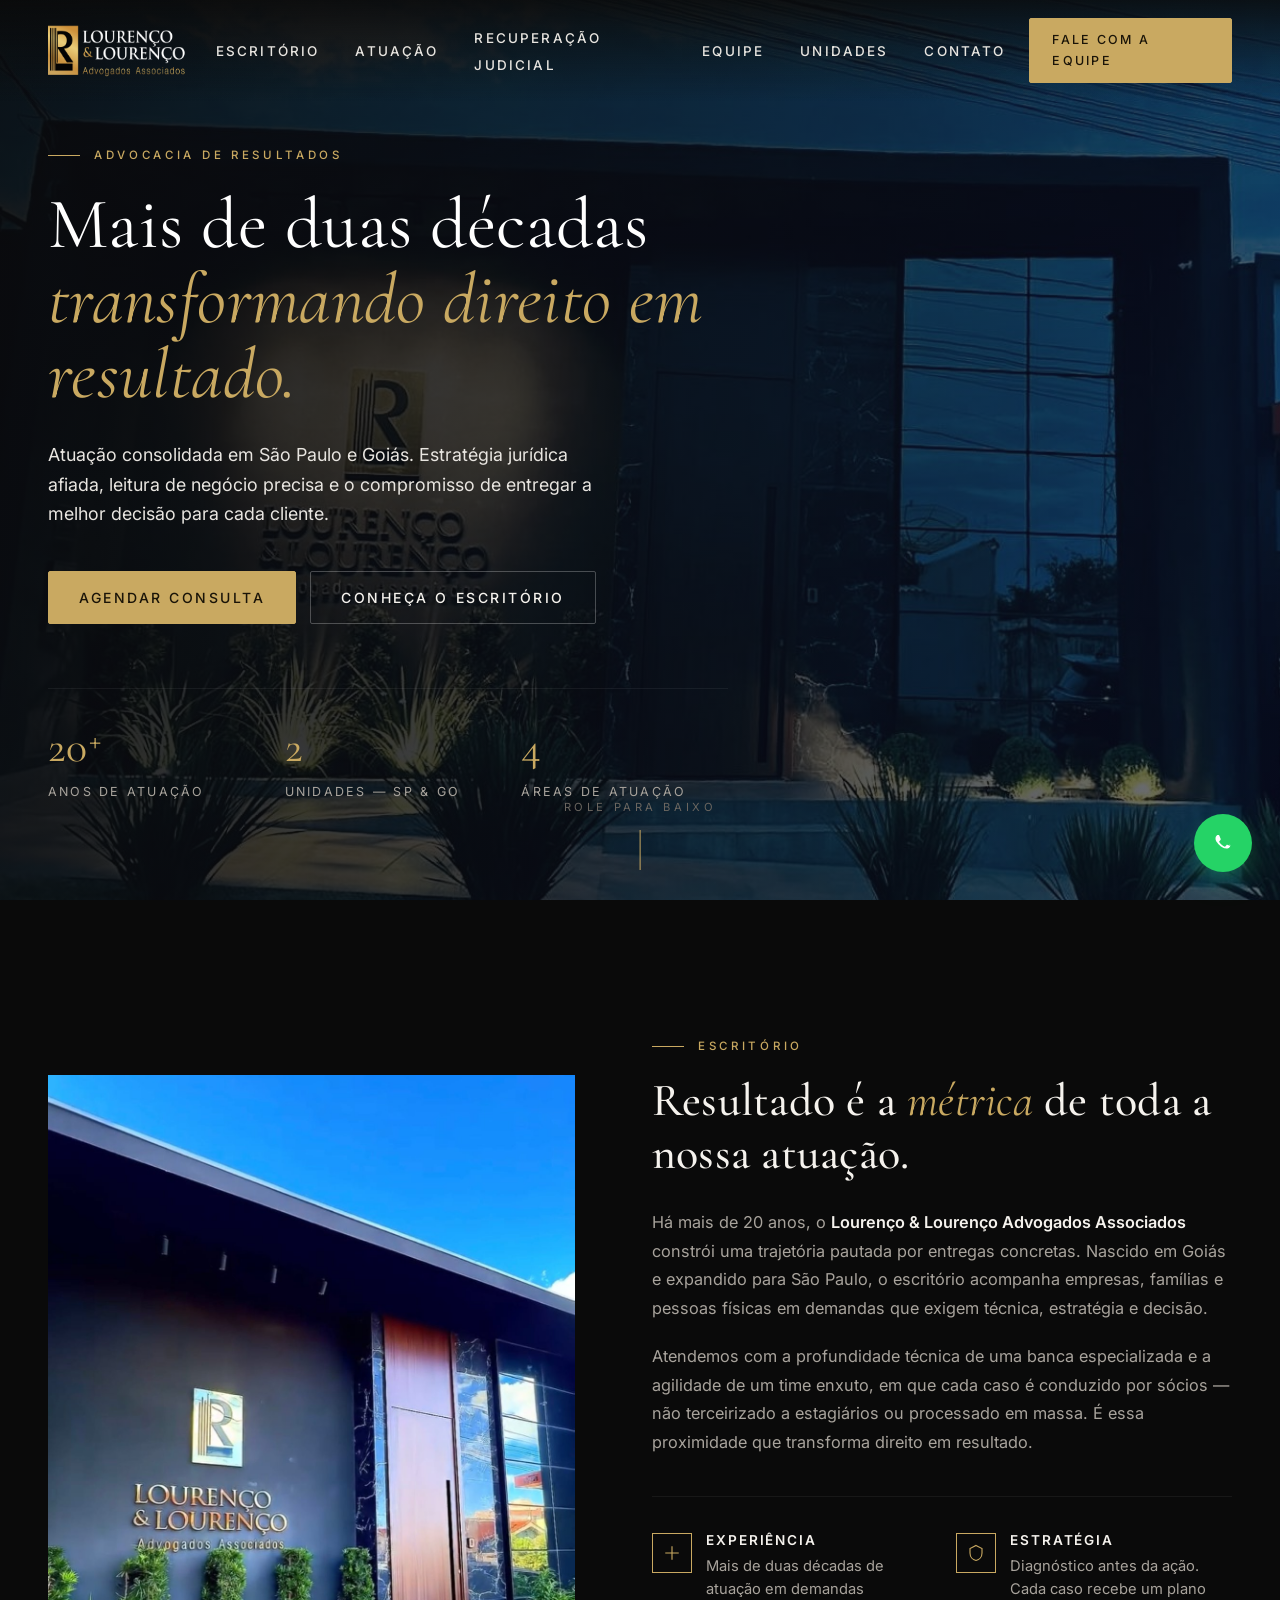
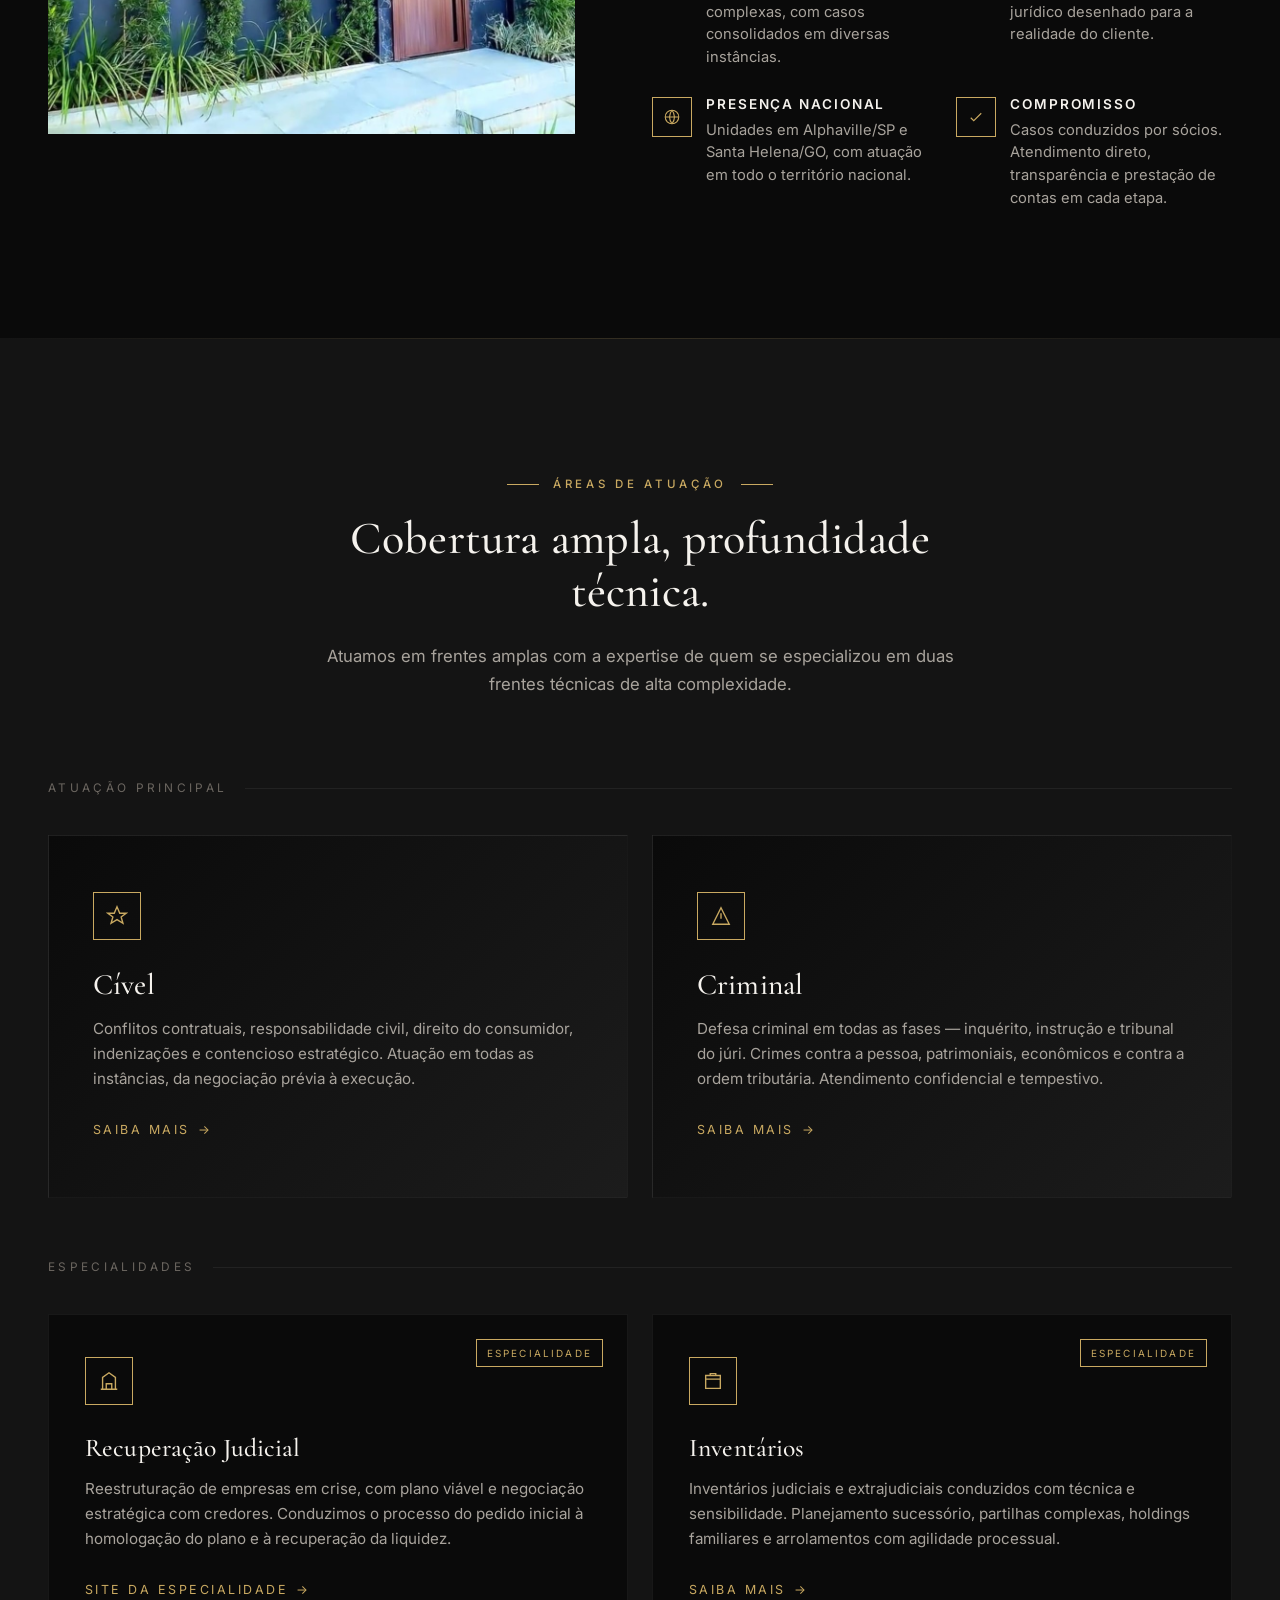
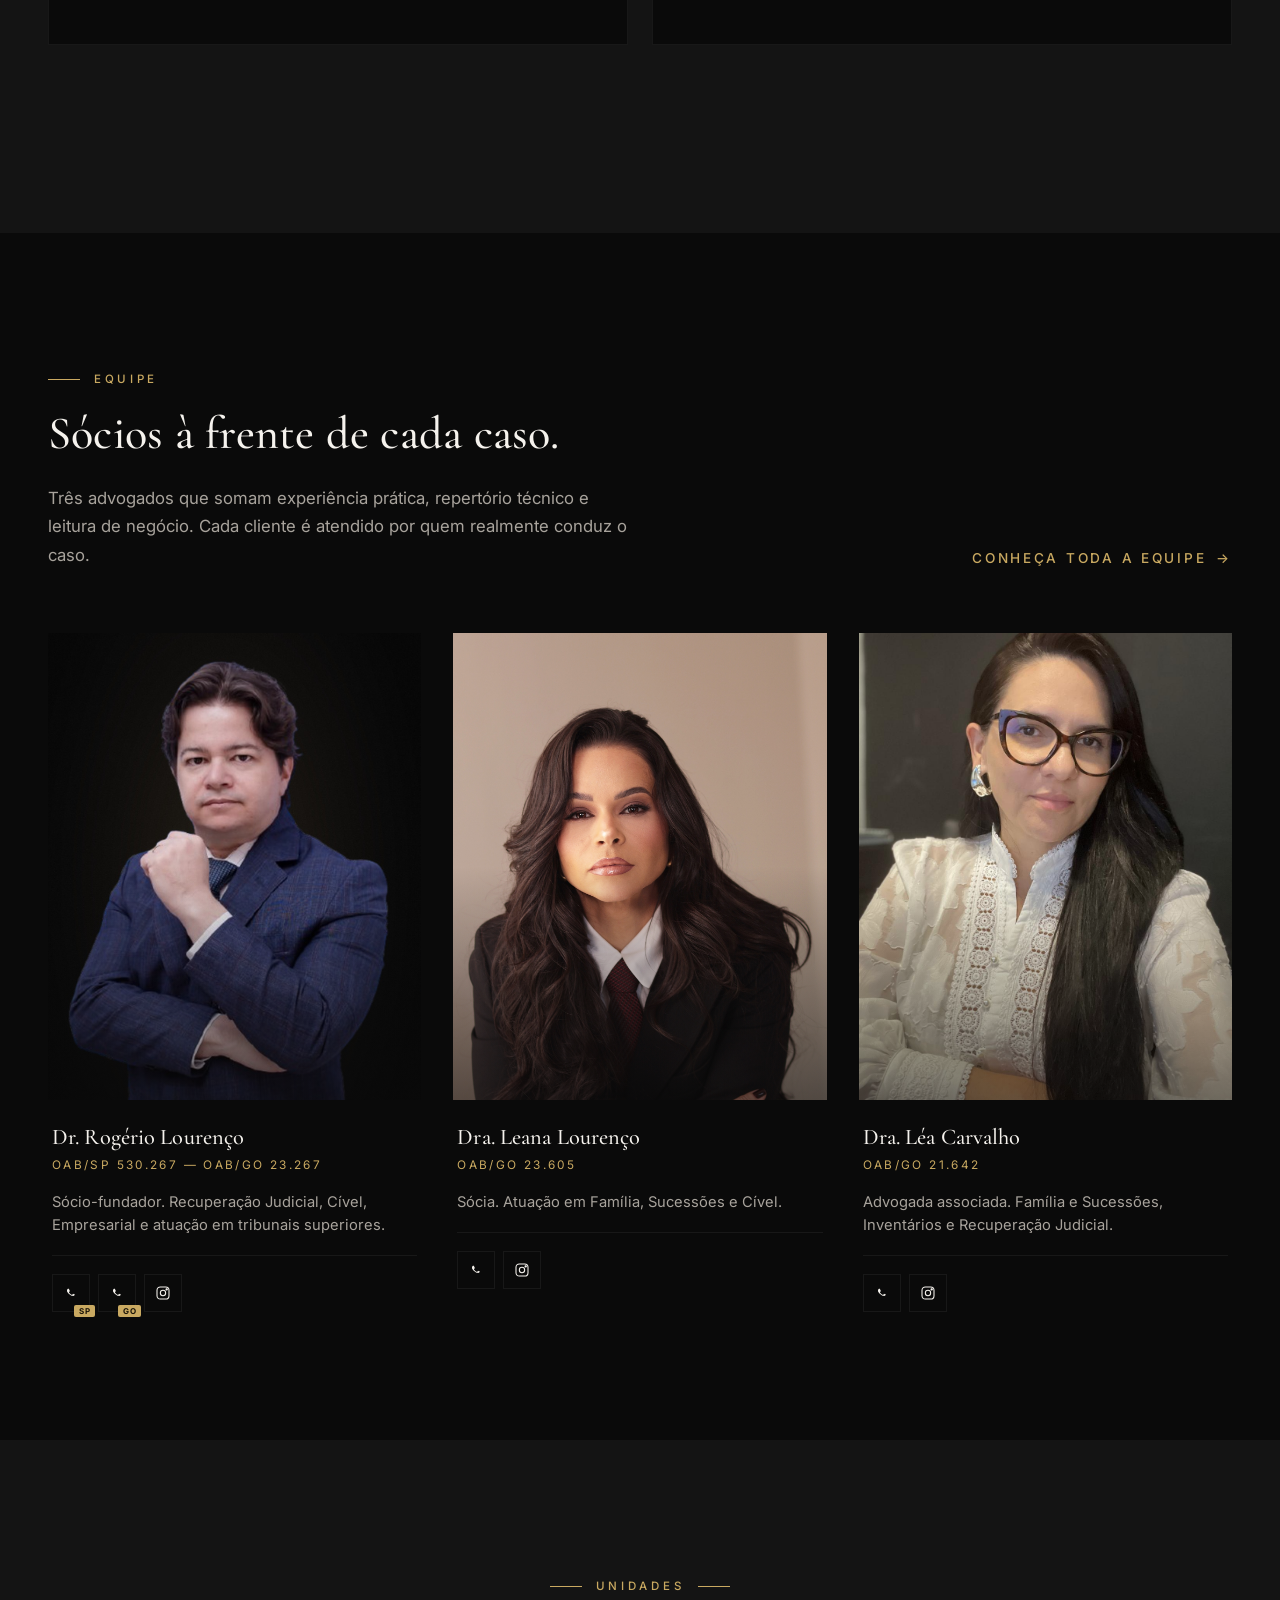
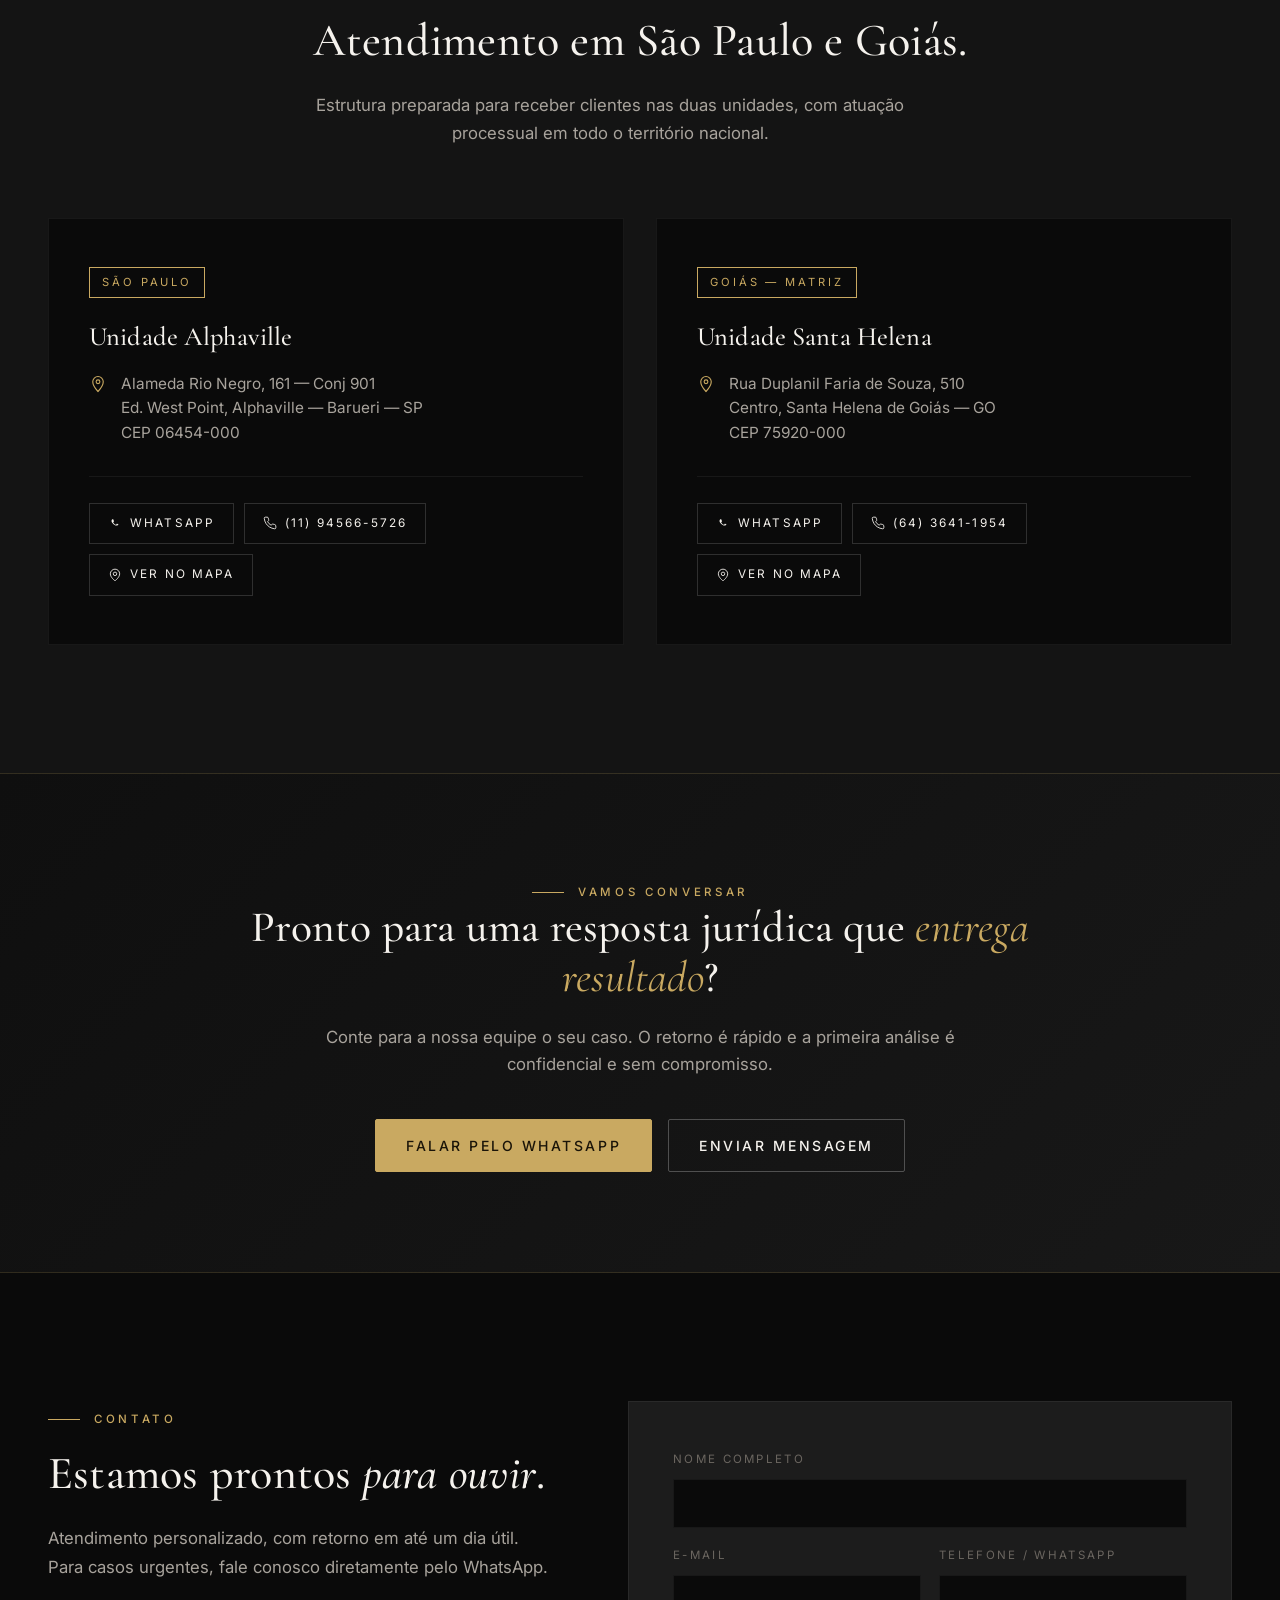
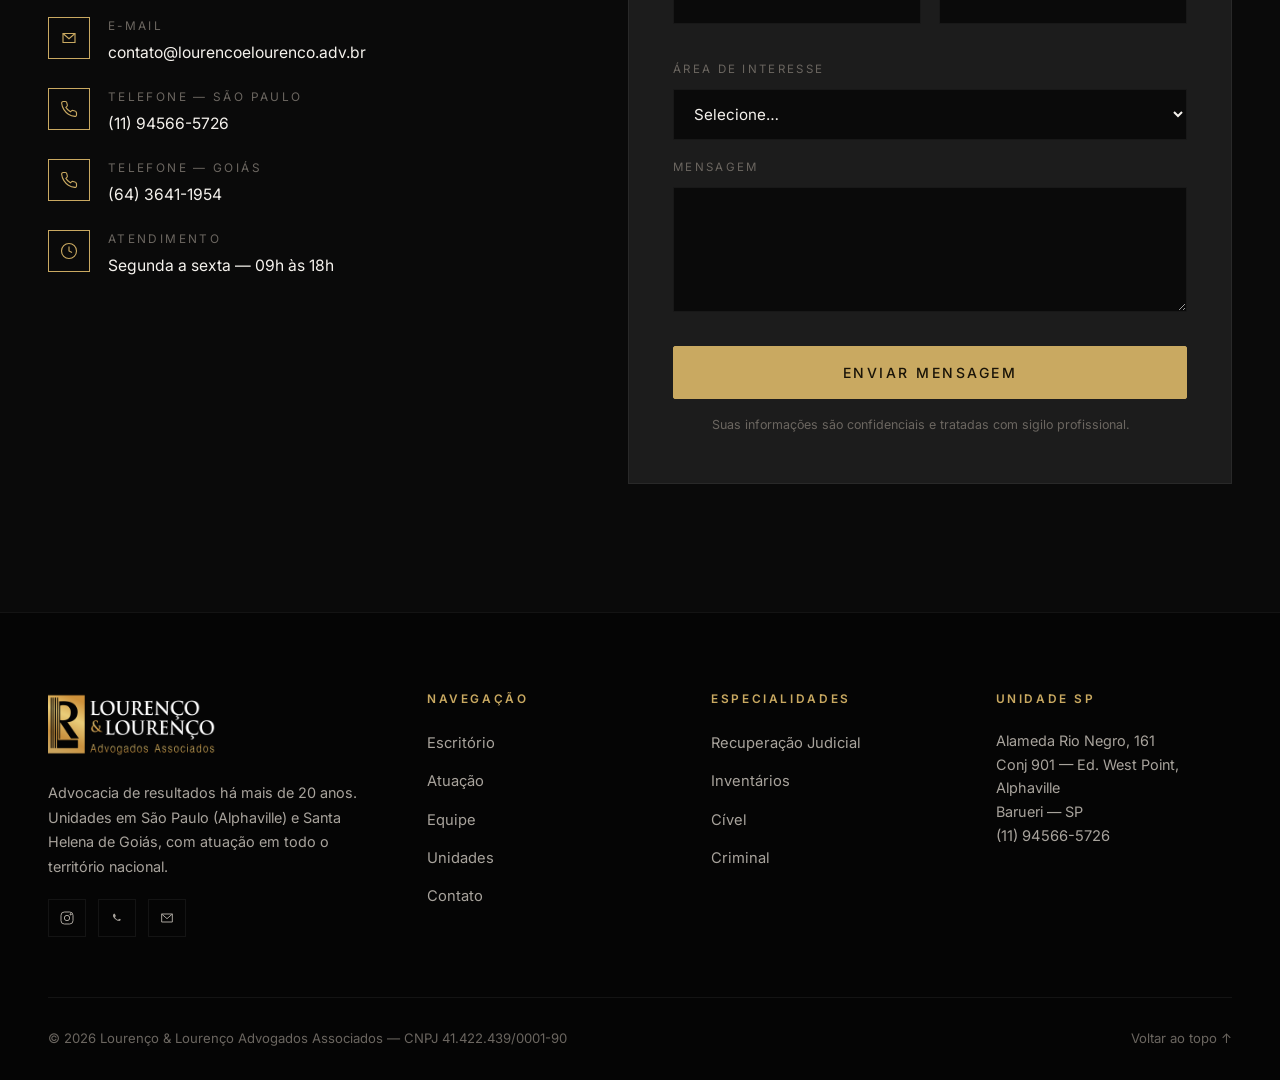
==== commit 1401c17e: "Adiciona Google tag (AW-18550960715) em todas as páginas" ====
--- a/index.html
+++ b/index.html
@@ -1,6 +1,14 @@
 <!DOCTYPE html>
 <html lang="pt-BR">
 <head>
+<!-- Google tag (gtag.js) -->
+<script async src="https://www.googletagmanager.com/gtag/js?id=AW-18550960715"></script>
+<script>
+  window.dataLayer = window.dataLayer || [];
+  function gtag(){dataLayer.push(arguments);}
+  gtag('js', new Date());
+  gtag('config', 'AW-18550960715');
+</script>
 <meta charset="UTF-8">
 <meta name="viewport" content="width=device-width, initial-scale=1.0">
 <meta name="theme-color" content="#0A0A0A">
@@ -39,10 +47,10 @@
   "address":[
     {
       "@type":"PostalAddress",
-      "streetAddress":"Avenida Yojiro Takaoka, 4384, Sala 701",
-      "addressLocality":"Santana de Parnaíba",
+      "streetAddress":"Alameda Rio Negro, 161, Conj 901",
+      "addressLocality":"Barueri",
       "addressRegion":"SP",
-      "postalCode":"06541-038",
+      "postalCode":"06454-000",
       "addressCountry":"BR"
     },
     {
@@ -358,9 +366,9 @@
         <div class="unit-address">
           <svg viewBox="0 0 24 24" fill="none" stroke="currentColor" stroke-width="1.5"><path d="M12 22s-7-7.5-7-13a7 7 0 1114 0c0 5.5-7 13-7 13z"/><circle cx="12" cy="9" r="2.5"/></svg>
           <div>
-            Avenida Yojiro Takaoka, 4384 — Sala 701<br>
-            Alphaville, Santana de Parnaíba — SP<br>
-            CEP 06541-038
+            Alameda Rio Negro, 161 — Conj 901<br>
+            Ed. West Point, Alphaville — Barueri — SP<br>
+            CEP 06454-000
           </div>
         </div>
         <div class="unit-actions">
@@ -372,7 +380,7 @@
             <svg viewBox="0 0 24 24" fill="none" stroke="currentColor" stroke-width="1.5"><path d="M22 16.9v3a2 2 0 01-2.2 2 19.8 19.8 0 01-8.6-3 19.5 19.5 0 01-6-6 19.8 19.8 0 01-3-8.6A2 2 0 014.1 2h3a2 2 0 012 1.7c.1.9.3 1.8.6 2.6a2 2 0 01-.5 2.1L7.9 9.8a16 16 0 006 6l1.4-1.3a2 2 0 012.1-.5c.8.3 1.7.5 2.6.6a2 2 0 011.7 2z"/></svg>
             (11) 94566-5726
           </a>
-          <a href="https://maps.google.com/?q=Avenida+Yojiro+Takaoka+4384+Alphaville+Santana+de+Parnaíba" target="_blank" rel="noopener">
+          <a href="https://maps.google.com/?q=Alameda+Rio+Negro,+161,+Alphaville,+Barueri,+SP" target="_blank" rel="noopener">
             <svg viewBox="0 0 24 24" fill="none" stroke="currentColor" stroke-width="1.5"><path d="M20 10c0 6-8 12-8 12S4 16 4 10a8 8 0 1116 0z"/><circle cx="12" cy="10" r="3"/></svg>
             Ver no mapa
           </a>
@@ -554,9 +562,9 @@
       <div class="footer-col">
         <h4>Unidade SP</h4>
         <address>
-          Av. Yojiro Takaoka, 4384<br>
-          Sala 701, Alphaville<br>
-          Santana de Parnaíba — SP<br>
+          Alameda Rio Negro, 161<br>
+          Conj 901 — Ed. West Point, Alphaville<br>
+          Barueri — SP<br>
           <a href="tel:+5511945665726">(11) 94566-5726</a>
         </address>
       </div>
